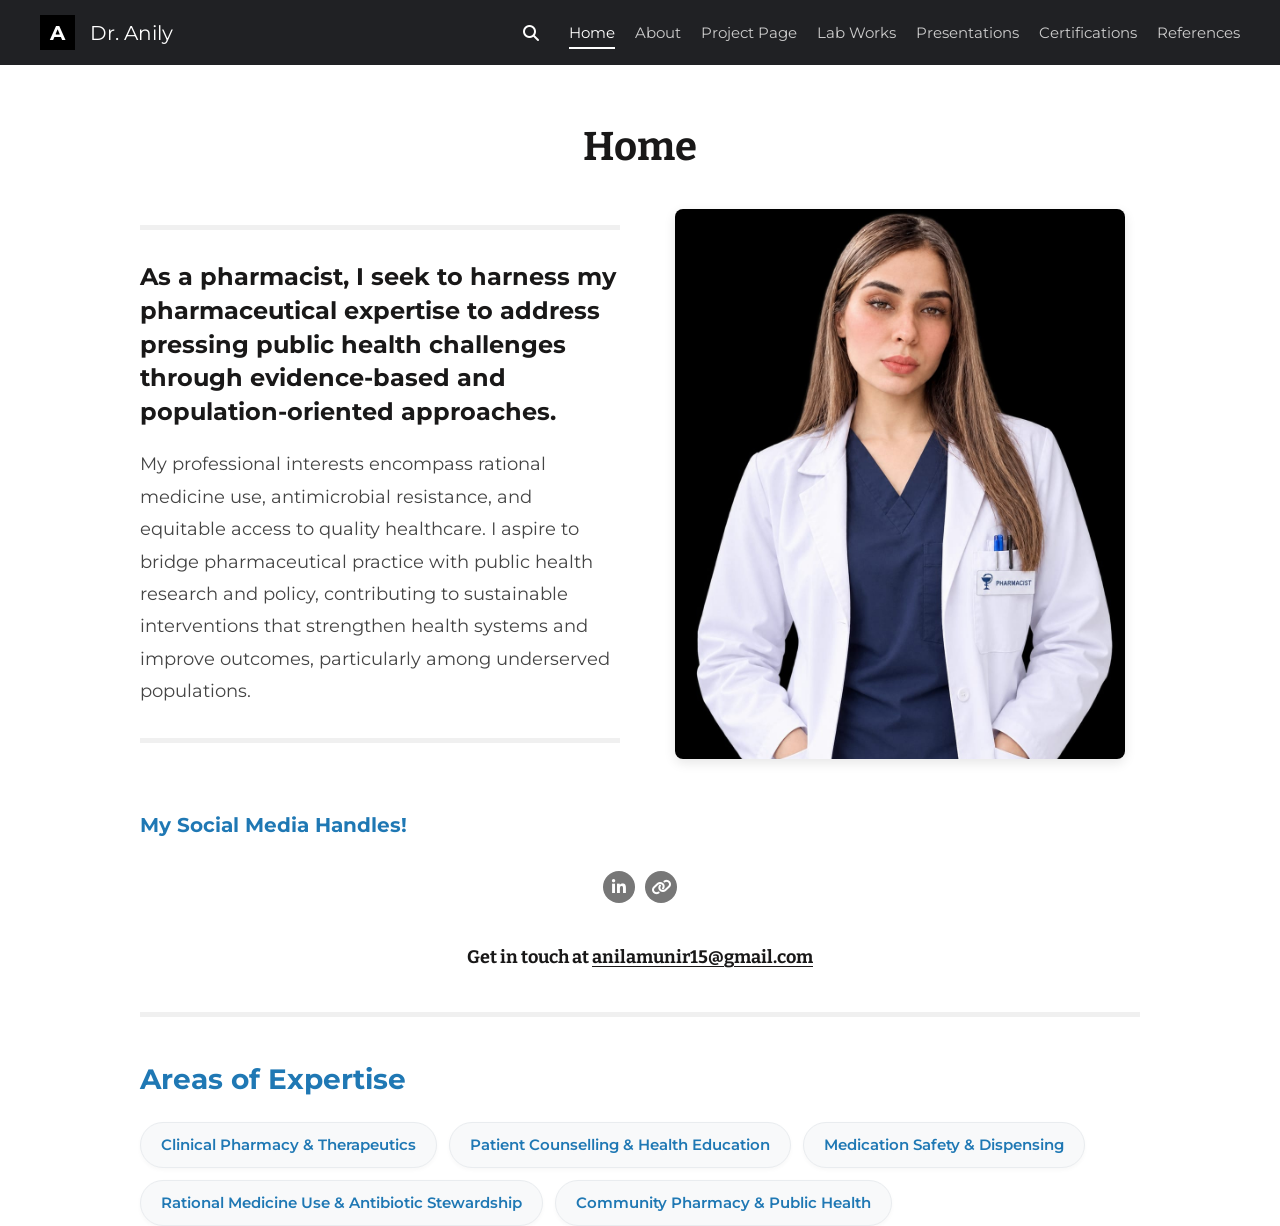
==== index.html @ a8c8139d "Add files via upload" ====
<!DOCTYPE html>
<html lang="en">
<head>
    <meta charset="UTF-8">
    <meta name="viewport" content="width=device-width, initial-scale=1.0">
    <title>Pharmacist Portfolio</title>
    <link rel="stylesheet" href="style.css">
    <!-- Fonts -->
    <link href="https://fonts.googleapis.com/css2?family=Bitter:wght@700&family=Montserrat:wght@400;700&display=swap" rel="stylesheet">
    <!-- Font Awesome for icons -->
    <link rel="stylesheet" href="https://cdnjs.cloudflare.com/ajax/libs/font-awesome/6.4.0/css/all.min.css">
</head>
<body>
    <nav class="navbar">
        <div class="nav-brand-container">
            <div class="nav-logo">A</div>
            <div class="nav-brand">Dr. Anily</div>
        </div>
        <div class="nav-right">
            <i class="fa-solid fa-magnifying-glass nav-search"></i>
            <ul class="nav-links">
                <li><a href="index.html" class="active">Home</a></li>
                <li><a href="about.html">About</a></li>
                <li><a href="#">Project Page</a></li>
                <li><a href="#">Lab Works</a></li>
                <li><a href="#">Presentations</a></li>
                <li><a href="#">Certifications</a></li>
                <li><a href="#">References</a></li>
            </ul>
        </div>
    </nav>

    <header class="header">
        <h1>Home</h1>
    </header>

    <main class="container">
        <section class="hero">
            <div class="intro-text">
                <p class="highlight">As a pharmacist, I seek to harness my pharmaceutical expertise to address pressing public health challenges through evidence-based and population-oriented approaches.</p>
                <p>My professional interests encompass rational medicine use, antimicrobial resistance, and equitable access to quality healthcare. I aspire to bridge pharmaceutical practice with public health research and policy, contributing to sustainable interventions that strengthen health systems and improve outcomes, particularly among underserved populations.</p>
            </div>
            <div class="hero-image">
                <img src="profile.jpg" alt="Pharmacist Profile Image" onerror="this.src='https://via.placeholder.com/600x400?text=Please+add+profile.jpg'">
            </div>
        </section>

        <section class="social-links">
            <h2>My Social Media Handles!</h2>
            <div class="icons">
                <a href="#" aria-label="LinkedIn"><i class="fa-brands fa-linkedin-in"></i></a>
                <a href="#" aria-label="Website"><i class="fa-solid fa-link"></i></a>
            </div>
        </section>

        <section class="contact">
            <p>Get in touch at <a href="mailto:anilamunir15@gmail.com">anilamunir15@gmail.com</a></p>
        </section>

        <div class="separator"></div>

        <section class="skills">
            <h2 class="section-title">Areas of Expertise</h2>
            <ul class="expertise-list">
                <li>Clinical Pharmacy & Therapeutics</li>
                <li>Patient Counselling & Health Education</li>
                <li>Medication Safety & Dispensing</li>
                <li>Rational Medicine Use & Antibiotic Stewardship</li>
                <li>Community Pharmacy & Public Health</li>
            </ul>
        </section>
    </main>
</body>
</html>
---- style.css ----
:root {
    --text-color: #191818;
    --border-color: #f0f0f0;
    --link-color: #1f78b4; /* Dark blue/teal from reference */
    --font-heading: 'Bitter', serif;
    --font-body: 'Montserrat', sans-serif;
}

body {
    font-family: var(--font-body);
    color: var(--text-color);
    margin: 0;
    padding: 0;
    line-height: 1.6;
}

.navbar {
    display: flex;
    justify-content: space-between;
    align-items: center;
    padding: 15px 40px;
    background-color: #202124; /* Dark gray similar to screenshot */
}

.nav-brand-container {
    display: flex;
    align-items: center;
}

.nav-logo {
    width: 35px;
    height: 35px;
    background-color: #000;
    color: #fff;
    display: flex;
    align-items: center;
    justify-content: center;
    font-weight: 700;
    font-size: 20px;
    margin-right: 15px;
}

.nav-brand {
    font-family: var(--font-body);
    font-size: 20px;
    font-weight: 400;
    color: #fff;
}

.nav-right {
    display: flex;
    align-items: center;
}

.nav-search {
    color: #fff;
    margin-right: 30px;
    font-size: 16px;
    cursor: pointer;
}

.nav-links {
    list-style: none;
    display: flex;
    gap: 20px;
    margin: 0;
    padding: 0;
}

.nav-links a {
    text-decoration: none;
    color: #cccccc;
    font-family: var(--font-body);
    font-weight: 400;
    font-size: 15px;
    padding-bottom: 5px;
    transition: color 0.3s;
}

.nav-links a.active {
    color: #fff;
    border-bottom: 2px solid #fff;
}

.nav-links a:hover {
    color: #fff;
}

.header {
    text-align: center;
    padding: 50px 20px 30px;
}

.header h1 {
    font-family: var(--font-heading);
    font-size: 40px;
    margin: 0;
}

.container {
    max-width: 1000px;
    margin: 0 auto;
    padding: 0 20px;
}

.hero {
    display: flex;
    flex-wrap: wrap;
    gap: 40px;
    align-items: center;
    margin-bottom: 50px;
}

.intro-text {
    flex: 1;
    min-width: 300px;
    border-top: 5px solid var(--border-color);
    border-bottom: 5px solid var(--border-color);
    padding: 30px 0;
}

.intro-text p {
    font-family: var(--font-body);
    font-size: 18px; 
    font-weight: 400; 
    line-height: 1.8;
    color: #444;
    margin: 0 0 15px 0;
}

.intro-text p:last-child {
    margin-bottom: 0;
}

.intro-text .highlight {
    font-size: 24px;
    font-weight: 700;
    color: var(--text-color);
    line-height: 1.4;
    margin-bottom: 20px;
}

.hero-image {
    flex: 1;
    min-width: 300px;
    display: flex;
    justify-content: center;
}

.hero-image img {
    width: 100%;
    max-width: 450px;
    max-height: 550px;
    display: block;
    object-fit: cover;
    object-position: top;
    border-radius: 8px;
    box-shadow: 0 4px 12px rgba(0,0,0,0.1);
}

.social-links {
    margin-bottom: 40px;
}

.social-links h2 {
    color: var(--link-color);
    font-size: 20px;
    font-weight: 700;
    margin-bottom: 30px;
    font-family: var(--font-body);
}

.icons {
    display: flex;
    gap: 10px;
    justify-content: center;
    margin-bottom: 40px;
}

.icons a {
    text-decoration: none;
    display: inline-block;
}

.icons a i {
    background-color: #777;
    color: white;
    width: 32px;
    height: 32px;
    display: flex;
    align-items: center;
    justify-content: center;
    border-radius: 50%;
    font-size: 16px;
    transition: opacity 0.3s;
}

.icons a:hover i {
    opacity: 0.8;
}

.contact {
    text-align: center;
    font-family: var(--font-heading);
    font-weight: 700;
    font-size: 18px;
    margin-bottom: 40px;
}

.contact p {
    margin: 0;
}

.contact a {
    color: var(--text-color);
    text-decoration: underline;
    text-decoration-thickness: 1px;
    text-underline-offset: 3px;
}

.contact a:hover {
    text-decoration: none;
}

.separator {
    border-top: 5px solid var(--border-color);
    margin: 40px 0;
}

.skills .section-title {
    color: var(--link-color);
    font-size: 28px;
    font-weight: 700;
    margin: 0 0 15px 0;
    font-family: var(--font-body);
}

.expertise-list {
    list-style-type: none;
    margin: 0;
    padding: 0;
    font-family: var(--font-body);
    display: flex;
    flex-wrap: wrap;
    gap: 12px;
    margin-top: 20px;
}

.expertise-list li {
    background-color: #f8f9fa;
    color: var(--link-color);
    padding: 10px 20px;
    border-radius: 30px;
    font-size: 15px;
    font-weight: 600;
    border: 1px solid #e9ecef;
    box-shadow: 0 2px 4px rgba(0,0,0,0.03);
    transition: all 0.3s ease;
}

.expertise-list li:hover {
    background-color: var(--link-color);
    color: #fff;
    transform: translateY(-3px);
    box-shadow: 0 4px 10px rgba(0,0,0,0.1);
}

/* About Page Styles */
.page-title-section {
    text-align: center;
    border-top: 5px solid var(--border-color);
    border-bottom: 5px solid var(--border-color);
    margin: 40px 0;
    padding: 20px 0;
}

.page-title {
    font-family: var(--font-body);
    font-size: 36px;
    font-weight: 700;
    color: var(--text-color);
    margin: 0;
}

.experience-header {
    margin: 40px 0 30px;
}

.experience-title {
    font-family: var(--font-body); /* Based on the screenshot it looks very bold, compact */
    font-size: 28px;
    font-weight: 700;
    color: #1f78b4; /* Similar to the blue used in the screenshot */
    margin: 0;
    text-transform: capitalize;
}

.experiences-grid {
    display: grid;
    grid-template-columns: 1fr 1fr;
    gap: 40px;
    margin-bottom: 60px;
}

.experience-card {
    display: flex;
    flex-direction: column;
    background-color: #fff;
    border-radius: 12px;
    padding: 35px;
    box-shadow: 0 4px 20px rgba(0,0,0,0.06);
    border: 1px solid #eaeaea;
    transition: transform 0.3s ease;
}

.experience-card:hover {
    transform: translateY(-5px);
}

.experience-img {
    width: 100%;
    height: 250px;
    object-fit: cover;
    object-position: center;
    border-radius: 8px;
    margin-bottom: 20px;
}

.experience-role {
    font-family: var(--font-heading);
    font-size: 22px;
    font-weight: 700;
    color: var(--text-color);
    text-align: center;
    margin: 0 0 20px 0;
    min-height: 60px; /* Align titles of different lengths */
    display: flex;
    align-items: center;
    justify-content: center;
}

.experience-details {
    font-family: var(--font-body);
    font-size: 15px;
    padding-left: 20px;
    margin: 0;
    list-style-type: square; /* Screenshot uses square-ish bullets */
    text-align: left;
}

.experience-details li {
    margin-bottom: 12px;
}

@media (max-width: 768px) {
    .navbar {
        flex-direction: column;
        gap: 15px;
    }
    
    .nav-right {
        flex-direction: column;
        gap: 15px;
    }

    .nav-search {
        margin-right: 0;
        margin-bottom: 10px;
    }

    .nav-links {
        flex-wrap: wrap;
        justify-content: center;
    }
    
    .hero {
        flex-direction: column;
    }

    .experiences-grid {
        grid-template-columns: 1fr;
    }
}
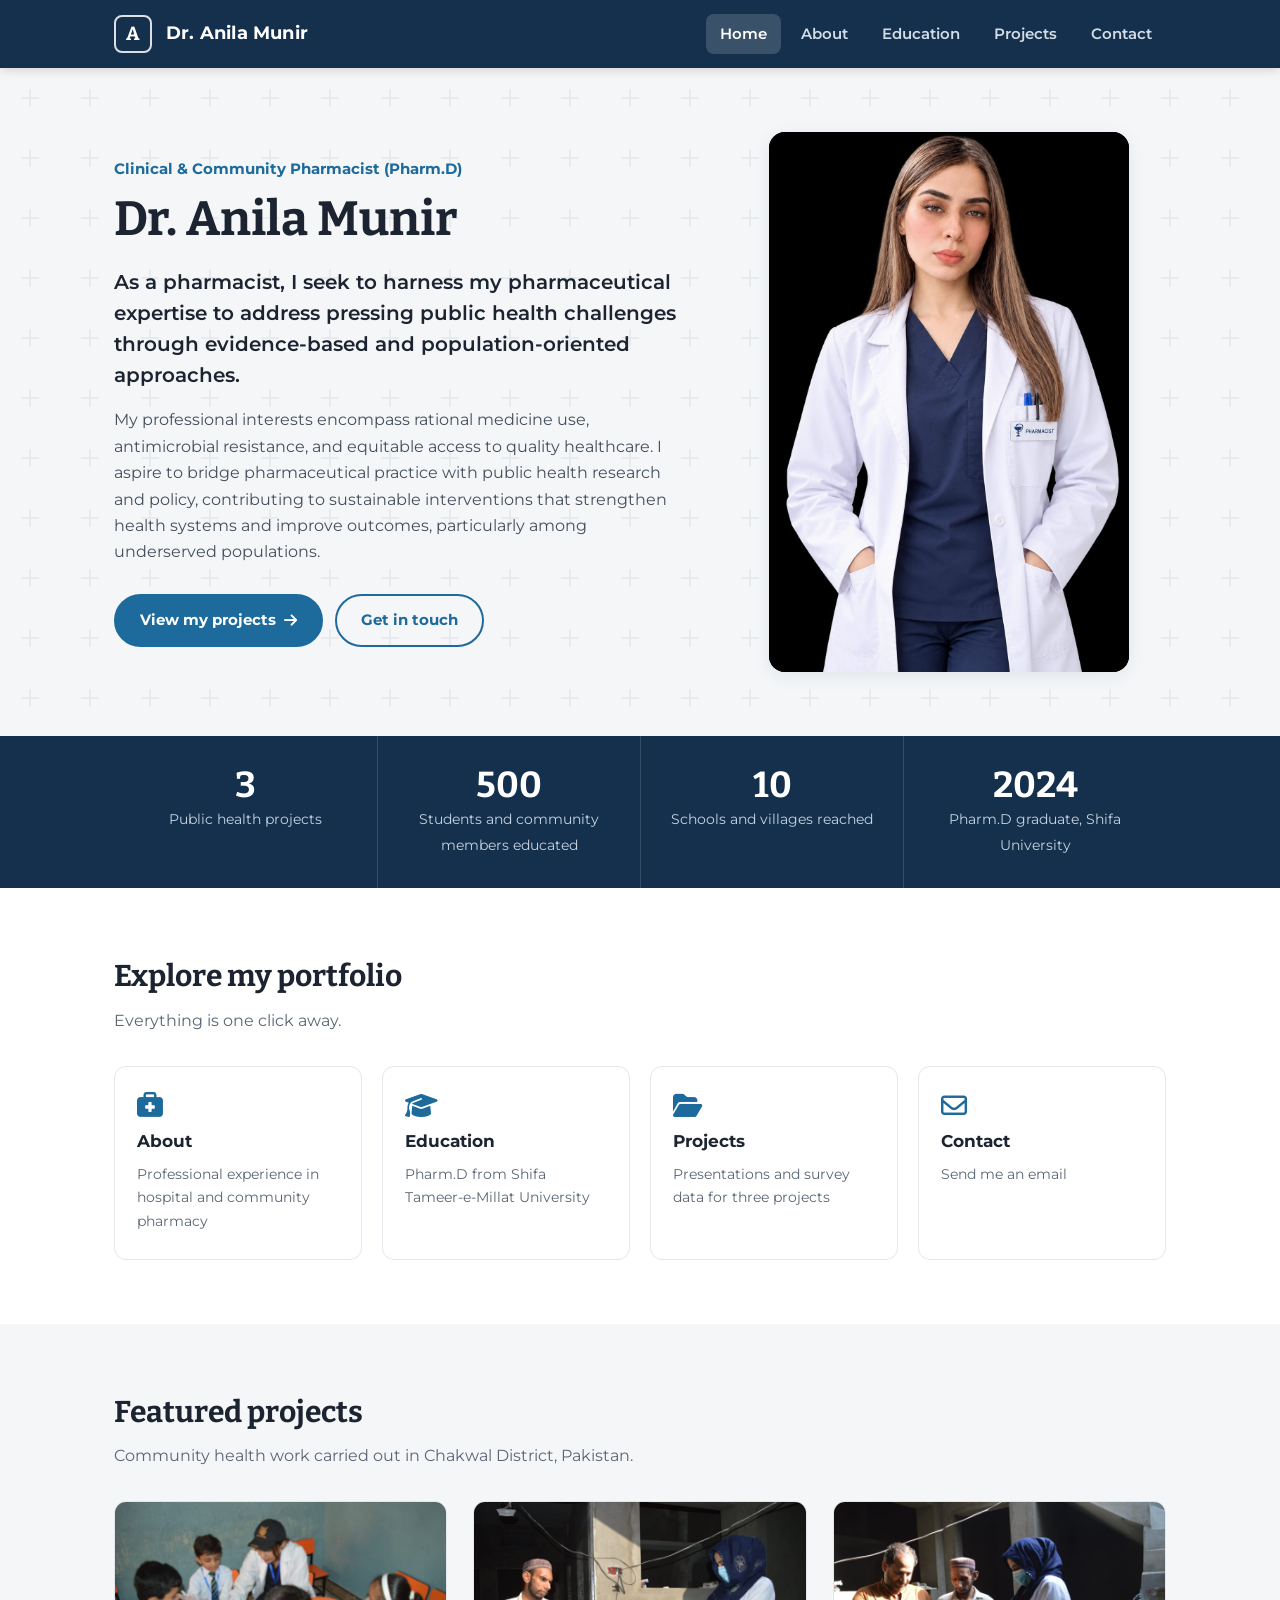
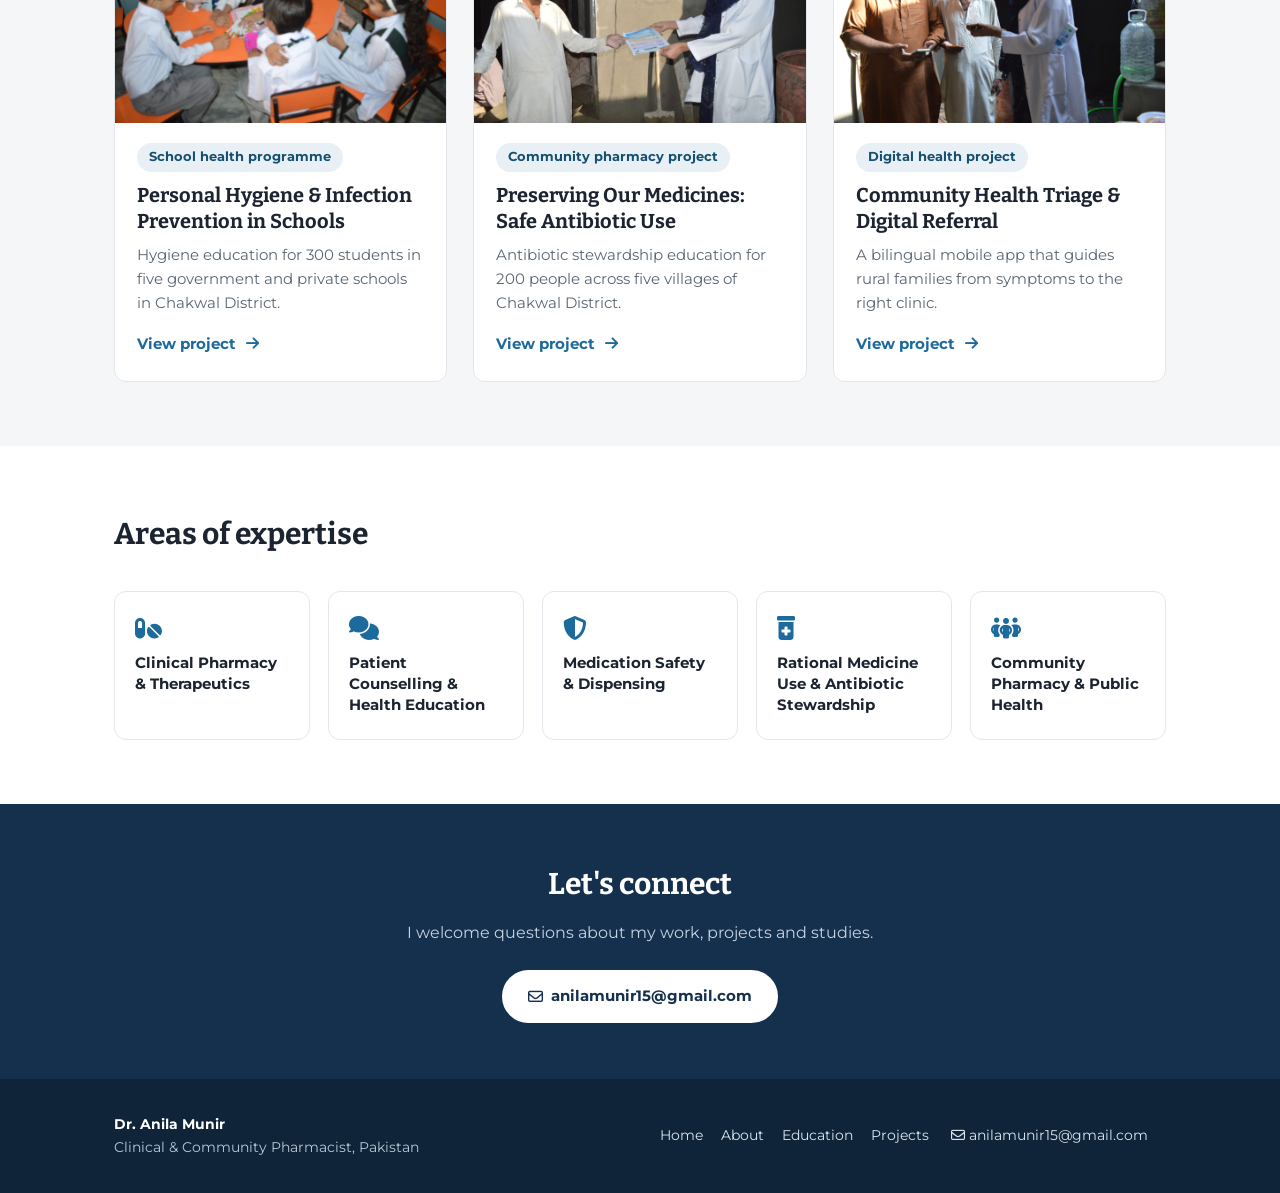
==== commit 7e28d10f: "Updated portfolio" ====
--- a/index.html
+++ b/index.html
@@ -3,72 +3,143 @@
 <head>
     <meta charset="UTF-8">
     <meta name="viewport" content="width=device-width, initial-scale=1.0">
-    <title>Pharmacist Portfolio</title>
+    <title>Dr. Anila Munir - Pharmacist Portfolio</title>
     <link rel="stylesheet" href="style.css">
-    <!-- Fonts -->
-    <link href="https://fonts.googleapis.com/css2?family=Bitter:wght@700&family=Montserrat:wght@400;700&display=swap" rel="stylesheet">
-    <!-- Font Awesome for icons -->
+    <link href="https://fonts.googleapis.com/css2?family=Bitter:wght@700&family=Montserrat:wght@400;500;600;700&display=swap" rel="stylesheet">
     <link rel="stylesheet" href="https://cdnjs.cloudflare.com/ajax/libs/font-awesome/6.4.0/css/all.min.css">
 </head>
 <body>
-    <nav class="navbar">
-        <div class="nav-brand-container">
-            <div class="nav-logo">A</div>
-            <div class="nav-brand">Dr. Anily</div>
-        </div>
-        <div class="nav-right">
-            <i class="fa-solid fa-magnifying-glass nav-search"></i>
+    <a class="skip-link" href="#main">Skip to content</a>
+    <header class="site-header">
+        <div class="nav-inner">
+            <a class="brand" href="index.html" aria-label="Dr. Anila Munir - home">
+                <span class="brand-mark">A</span>
+                <span class="brand-name">Dr. Anila Munir</span>
+            </a>
+            <button class="nav-toggle" type="button" aria-label="Open menu" aria-expanded="false"><i class="fa-solid fa-bars"></i></button>
             <ul class="nav-links">
-                <li><a href="index.html" class="active">Home</a></li>
+                <li><a href="index.html" class="active" aria-current="page">Home</a></li>
                 <li><a href="about.html">About</a></li>
-                <li><a href="#">Project Page</a></li>
-                <li><a href="#">Lab Works</a></li>
-                <li><a href="#">Presentations</a></li>
-                <li><a href="#">Certifications</a></li>
-                <li><a href="#">References</a></li>
+                <li><a href="education.html">Education</a></li>
+                <li><a href="projects.html">Projects</a></li>
+                <li><a href="index.html#contact">Contact</a></li>
             </ul>
         </div>
-    </nav>
-
-    <header class="header">
-        <h1>Home</h1>
     </header>
 
-    <main class="container">
-        <section class="hero">
-            <div class="intro-text">
-                <p class="highlight">As a pharmacist, I seek to harness my pharmaceutical expertise to address pressing public health challenges through evidence-based and population-oriented approaches.</p>
-                <p>My professional interests encompass rational medicine use, antimicrobial resistance, and equitable access to quality healthcare. I aspire to bridge pharmaceutical practice with public health research and policy, contributing to sustainable interventions that strengthen health systems and improve outcomes, particularly among underserved populations.</p>
-            </div>
-            <div class="hero-image">
-                <img src="profile.jpg" alt="Pharmacist Profile Image" onerror="this.src='https://via.placeholder.com/600x400?text=Please+add+profile.jpg'">
+    <main id="main">
+        <section class="home-hero">
+            <div class="container home-hero-grid">
+                <div>
+                    <p class="role">Clinical &amp; Community Pharmacist (Pharm.D)</p>
+                    <h1>Dr. Anila Munir</h1>
+                    <p class="lead">As a pharmacist, I seek to harness my pharmaceutical expertise to address pressing public health challenges through evidence-based and population-oriented approaches.</p>
+                    <p class="body">My professional interests encompass rational medicine use, antimicrobial resistance, and equitable access to quality healthcare. I aspire to bridge pharmaceutical practice with public health research and policy, contributing to sustainable interventions that strengthen health systems and improve outcomes, particularly among underserved populations.</p>
+                    <div class="hero-actions">
+                        <a class="btn btn-primary" href="projects.html">View my projects <i class="fa-solid fa-arrow-right"></i></a>
+                        <a class="btn btn-ghost" href="#contact">Get in touch</a>
+                    </div>
+                </div>
+                <div class="portrait"><img src="profile.jpg" alt="Portrait of Dr. Anila Munir, pharmacist"></div>
             </div>
         </section>
 
-        <section class="social-links">
-            <h2>My Social Media Handles!</h2>
-            <div class="icons">
-                <a href="#" aria-label="LinkedIn"><i class="fa-brands fa-linkedin-in"></i></a>
-                <a href="#" aria-label="Website"><i class="fa-solid fa-link"></i></a>
+        <section class="stats" aria-label="Portfolio at a glance">
+            <div class="container stats-grid">
+                <div class="stat"><strong>3</strong><span>Public health projects</span></div>
+                <div class="stat"><strong>500</strong><span>Students and community members educated</span></div>
+                <div class="stat"><strong>10</strong><span>Schools and villages reached</span></div>
+                <div class="stat"><strong>2024</strong><span>Pharm.D graduate, Shifa University</span></div>
             </div>
         </section>
 
-        <section class="contact">
-            <p>Get in touch at <a href="mailto:anilamunir15@gmail.com">anilamunir15@gmail.com</a></p>
+        <section class="section">
+            <div class="container">
+                <div class="section-head">
+                    <h2>Explore my portfolio</h2>
+                    <p>Everything is one click away.</p>
+                </div>
+                <div class="quick-grid">
+                    <a class="quick" href="about.html"><i class="fa-solid fa-briefcase-medical"></i><strong>About</strong><span>Professional experience in hospital and community pharmacy</span></a>
+                    <a class="quick" href="education.html"><i class="fa-solid fa-graduation-cap"></i><strong>Education</strong><span>Pharm.D from Shifa Tameer-e-Millat University</span></a>
+                    <a class="quick" href="projects.html"><i class="fa-solid fa-folder-open"></i><strong>Projects</strong><span>Presentations and survey data for three projects</span></a>
+                    <a class="quick" href="#contact"><i class="fa-regular fa-envelope"></i><strong>Contact</strong><span>Send me an email</span></a>
+                </div>
+            </div>
         </section>
 
-        <div class="separator"></div>
+        <section class="section soft">
+            <div class="container">
+                <div class="section-head">
+                    <h2>Featured projects</h2>
+                    <p>Community health work carried out in Chakwal District, Pakistan.</p>
+                </div>
+                <div class="project-list">
+            <a class="project-card" href="project-hygiene.html">
+                <img src="hygiene_session.jpeg" alt="Personal Hygiene and Infection Prevention in Schools">
+                <div class="project-body">
+                    <span class="project-tag">School health programme</span>
+                    <h3 class="project-name">Personal Hygiene &amp; Infection Prevention in Schools</h3>
+                    <p class="project-desc">Hygiene education for 300 students in five government and private schools in Chakwal District.</p>
+                    <span class="project-click">View project <i class="fa-solid fa-arrow-right"></i></span>
+                </div>
+            </a>
+            <a class="project-card" href="project-antibiotic.html">
+                <img src="antibiotic_outreach.jpeg" alt="Preserving Our Medicines: Safe Antibiotic Use">
+                <div class="project-body">
+                    <span class="project-tag">Community pharmacy project</span>
+                    <h3 class="project-name">Preserving Our Medicines: Safe Antibiotic Use</h3>
+                    <p class="project-desc">Antibiotic stewardship education for 200 people across five villages of Chakwal District.</p>
+                    <span class="project-click">View project <i class="fa-solid fa-arrow-right"></i></span>
+                </div>
+            </a>
+            <a class="project-card" href="project-triage.html">
+                <img src="triage_app_field.jpeg" alt="Community Health Triage and Digital Referral">
+                <div class="project-body">
+                    <span class="project-tag">Digital health project</span>
+                    <h3 class="project-name">Community Health Triage &amp; Digital Referral</h3>
+                    <p class="project-desc">A bilingual mobile app that guides rural families from symptoms to the right clinic.</p>
+                    <span class="project-click">View project <i class="fa-solid fa-arrow-right"></i></span>
+                </div>
+            </a>
+                </div>
+            </div>
+        </section>
 
-        <section class="skills">
-            <h2 class="section-title">Areas of Expertise</h2>
-            <ul class="expertise-list">
-                <li>Clinical Pharmacy & Therapeutics</li>
-                <li>Patient Counselling & Health Education</li>
-                <li>Medication Safety & Dispensing</li>
-                <li>Rational Medicine Use & Antibiotic Stewardship</li>
-                <li>Community Pharmacy & Public Health</li>
-            </ul>
+        <section class="section">
+            <div class="container">
+                <div class="section-head">
+                    <h2>Areas of expertise</h2>
+                </div>
+                <div class="expertise-grid">
+            <div class="expertise"><i class="fa-solid fa-pills"></i><strong>Clinical Pharmacy &amp; Therapeutics</strong></div>
+            <div class="expertise"><i class="fa-solid fa-comments"></i><strong>Patient Counselling &amp; Health Education</strong></div>
+            <div class="expertise"><i class="fa-solid fa-shield-halved"></i><strong>Medication Safety &amp; Dispensing</strong></div>
+            <div class="expertise"><i class="fa-solid fa-prescription-bottle-medical"></i><strong>Rational Medicine Use &amp; Antibiotic Stewardship</strong></div>
+            <div class="expertise"><i class="fa-solid fa-people-group"></i><strong>Community Pharmacy &amp; Public Health</strong></div>
+                </div>
+            </div>
+        </section>
+
+        <section class="contact-band" id="contact">
+            <div class="container">
+                <h2>Let's connect</h2>
+                <p>I welcome questions about my work, projects and studies.</p>
+                <a class="btn" href="mailto:anilamunir15@gmail.com"><i class="fa-regular fa-envelope"></i> anilamunir15@gmail.com</a>
+            </div>
         </section>
     </main>
+
+    <footer class="site-footer">
+        <div class="container footer-inner">
+            <div><strong>Dr. Anila Munir</strong><br>Clinical &amp; Community Pharmacist, Pakistan</div>
+            <div>
+                <a href="index.html">Home</a><a href="about.html">About</a><a href="education.html">Education</a><a href="projects.html">Projects</a>
+                <a href="mailto:anilamunir15@gmail.com"><i class="fa-regular fa-envelope"></i> anilamunir15@gmail.com</a>
+            </div>
+        </div>
+    </footer>
+
+    <script src="script.js"></script>
 </body>
 </html>
--- a/style.css
+++ b/style.css
@@ -1,383 +1,262 @@
+/* ===== Design tokens ===== */
 :root {
-    --text-color: #191818;
-    --border-color: #f0f0f0;
-    --link-color: #1f78b4; /* Dark blue/teal from reference */
+    --ink: #1b2430;
+    --slate: #5a6675;
+    --line: #e3e7ec;
+    --soft: #f4f6f8;
+    --navy: #14304d;
+    --navy-deep: #0f2439;
+    --accent: #1d6a9c;
+    --accent-dark: #15506f;
     --font-heading: 'Bitter', serif;
     --font-body: 'Montserrat', sans-serif;
-}
+    --radius: 12px;
+    --shadow: 0 4px 18px rgba(20, 48, 77, 0.08);
+}
+
+* { box-sizing: border-box; }
+
+html { scroll-behavior: smooth; }
 
 body {
     font-family: var(--font-body);
-    color: var(--text-color);
+    color: var(--ink);
     margin: 0;
-    padding: 0;
-    line-height: 1.6;
-}
-
-.navbar {
-    display: flex;
-    justify-content: space-between;
-    align-items: center;
-    padding: 15px 40px;
-    background-color: #202124; /* Dark gray similar to screenshot */
-}
-
-.nav-brand-container {
-    display: flex;
-    align-items: center;
-}
-
-.nav-logo {
-    width: 35px;
-    height: 35px;
-    background-color: #000;
-    color: #fff;
-    display: flex;
-    align-items: center;
-    justify-content: center;
-    font-weight: 700;
-    font-size: 20px;
-    margin-right: 15px;
-}
-
-.nav-brand {
-    font-family: var(--font-body);
-    font-size: 20px;
-    font-weight: 400;
-    color: #fff;
-}
-
-.nav-right {
-    display: flex;
-    align-items: center;
-}
-
-.nav-search {
-    color: #fff;
-    margin-right: 30px;
-    font-size: 16px;
-    cursor: pointer;
-}
-
-.nav-links {
-    list-style: none;
-    display: flex;
-    gap: 20px;
-    margin: 0;
-    padding: 0;
-}
-
-.nav-links a {
-    text-decoration: none;
-    color: #cccccc;
-    font-family: var(--font-body);
-    font-weight: 400;
-    font-size: 15px;
-    padding-bottom: 5px;
-    transition: color 0.3s;
-}
-
-.nav-links a.active {
-    color: #fff;
-    border-bottom: 2px solid #fff;
-}
-
-.nav-links a:hover {
-    color: #fff;
-}
-
-.header {
-    text-align: center;
-    padding: 50px 20px 30px;
-}
-
-.header h1 {
-    font-family: var(--font-heading);
-    font-size: 40px;
-    margin: 0;
-}
-
-.container {
-    max-width: 1000px;
-    margin: 0 auto;
-    padding: 0 20px;
-}
-
-.hero {
-    display: flex;
-    flex-wrap: wrap;
-    gap: 40px;
-    align-items: center;
-    margin-bottom: 50px;
-}
-
-.intro-text {
-    flex: 1;
-    min-width: 300px;
-    border-top: 5px solid var(--border-color);
-    border-bottom: 5px solid var(--border-color);
-    padding: 30px 0;
-}
-
-.intro-text p {
-    font-family: var(--font-body);
-    font-size: 18px; 
-    font-weight: 400; 
-    line-height: 1.8;
-    color: #444;
-    margin: 0 0 15px 0;
-}
-
-.intro-text p:last-child {
-    margin-bottom: 0;
-}
-
-.intro-text .highlight {
-    font-size: 24px;
-    font-weight: 700;
-    color: var(--text-color);
-    line-height: 1.4;
-    margin-bottom: 20px;
-}
-
-.hero-image {
-    flex: 1;
-    min-width: 300px;
-    display: flex;
-    justify-content: center;
-}
-
-.hero-image img {
-    width: 100%;
-    max-width: 450px;
-    max-height: 550px;
-    display: block;
-    object-fit: cover;
-    object-position: top;
-    border-radius: 8px;
-    box-shadow: 0 4px 12px rgba(0,0,0,0.1);
-}
-
-.social-links {
-    margin-bottom: 40px;
-}
-
-.social-links h2 {
-    color: var(--link-color);
-    font-size: 20px;
-    font-weight: 700;
-    margin-bottom: 30px;
-    font-family: var(--font-body);
-}
-
-.icons {
-    display: flex;
-    gap: 10px;
-    justify-content: center;
-    margin-bottom: 40px;
-}
-
-.icons a {
-    text-decoration: none;
-    display: inline-block;
-}
-
-.icons a i {
-    background-color: #777;
-    color: white;
-    width: 32px;
-    height: 32px;
-    display: flex;
-    align-items: center;
-    justify-content: center;
-    border-radius: 50%;
-    font-size: 16px;
-    transition: opacity 0.3s;
-}
-
-.icons a:hover i {
-    opacity: 0.8;
-}
-
-.contact {
-    text-align: center;
-    font-family: var(--font-heading);
-    font-weight: 700;
-    font-size: 18px;
-    margin-bottom: 40px;
-}
-
-.contact p {
-    margin: 0;
-}
-
-.contact a {
-    color: var(--text-color);
-    text-decoration: underline;
-    text-decoration-thickness: 1px;
-    text-underline-offset: 3px;
-}
-
-.contact a:hover {
-    text-decoration: none;
-}
-
-.separator {
-    border-top: 5px solid var(--border-color);
-    margin: 40px 0;
-}
-
-.skills .section-title {
-    color: var(--link-color);
-    font-size: 28px;
-    font-weight: 700;
-    margin: 0 0 15px 0;
-    font-family: var(--font-body);
-}
-
-.expertise-list {
-    list-style-type: none;
-    margin: 0;
-    padding: 0;
-    font-family: var(--font-body);
-    display: flex;
-    flex-wrap: wrap;
-    gap: 12px;
-    margin-top: 20px;
-}
-
-.expertise-list li {
-    background-color: #f8f9fa;
-    color: var(--link-color);
-    padding: 10px 20px;
-    border-radius: 30px;
-    font-size: 15px;
-    font-weight: 600;
-    border: 1px solid #e9ecef;
-    box-shadow: 0 2px 4px rgba(0,0,0,0.03);
-    transition: all 0.3s ease;
-}
-
-.expertise-list li:hover {
-    background-color: var(--link-color);
-    color: #fff;
-    transform: translateY(-3px);
-    box-shadow: 0 4px 10px rgba(0,0,0,0.1);
-}
-
-/* About Page Styles */
-.page-title-section {
-    text-align: center;
-    border-top: 5px solid var(--border-color);
-    border-bottom: 5px solid var(--border-color);
-    margin: 40px 0;
-    padding: 20px 0;
-}
-
-.page-title {
-    font-family: var(--font-body);
-    font-size: 36px;
-    font-weight: 700;
-    color: var(--text-color);
-    margin: 0;
-}
-
-.experience-header {
-    margin: 40px 0 30px;
-}
-
-.experience-title {
-    font-family: var(--font-body); /* Based on the screenshot it looks very bold, compact */
-    font-size: 28px;
-    font-weight: 700;
-    color: #1f78b4; /* Similar to the blue used in the screenshot */
-    margin: 0;
-    text-transform: capitalize;
-}
-
-.experiences-grid {
-    display: grid;
-    grid-template-columns: 1fr 1fr;
-    gap: 40px;
-    margin-bottom: 60px;
-}
-
-.experience-card {
-    display: flex;
-    flex-direction: column;
-    background-color: #fff;
-    border-radius: 12px;
-    padding: 35px;
-    box-shadow: 0 4px 20px rgba(0,0,0,0.06);
-    border: 1px solid #eaeaea;
-    transition: transform 0.3s ease;
-}
-
-.experience-card:hover {
-    transform: translateY(-5px);
-}
-
-.experience-img {
-    width: 100%;
-    height: 250px;
-    object-fit: cover;
-    object-position: center;
-    border-radius: 8px;
-    margin-bottom: 20px;
-}
-
-.experience-role {
-    font-family: var(--font-heading);
-    font-size: 22px;
-    font-weight: 700;
-    color: var(--text-color);
-    text-align: center;
-    margin: 0 0 20px 0;
-    min-height: 60px; /* Align titles of different lengths */
-    display: flex;
-    align-items: center;
-    justify-content: center;
-}
-
-.experience-details {
-    font-family: var(--font-body);
-    font-size: 15px;
-    padding-left: 20px;
-    margin: 0;
-    list-style-type: square; /* Screenshot uses square-ish bullets */
-    text-align: left;
-}
-
-.experience-details li {
-    margin-bottom: 12px;
-}
-
-@media (max-width: 768px) {
-    .navbar {
-        flex-direction: column;
-        gap: 15px;
-    }
-    
-    .nav-right {
-        flex-direction: column;
-        gap: 15px;
-    }
-
-    .nav-search {
-        margin-right: 0;
-        margin-bottom: 10px;
-    }
-
-    .nav-links {
-        flex-wrap: wrap;
-        justify-content: center;
-    }
-    
-    .hero {
-        flex-direction: column;
-    }
-
-    .experiences-grid {
-        grid-template-columns: 1fr;
-    }
-}
+    line-height: 1.65;
+    background: #fff;
+}
+
+img { max-width: 100%; height: auto; }
+a { color: var(--accent); }
+:focus-visible { outline: 3px solid var(--accent); outline-offset: 2px; }
+
+.skip-link { position: absolute; left: -999px; top: 8px; background: #fff; padding: 8px 14px; z-index: 100; border-radius: 6px; }
+.skip-link:focus { left: 8px; }
+
+.container { max-width: 1100px; margin: 0 auto; padding: 0 24px; }
+
+/* ===== Navigation ===== */
+.site-header { background: var(--navy); position: sticky; top: 0; z-index: 50; box-shadow: 0 2px 10px rgba(0,0,0,0.15); }
+.nav-inner { max-width: 1100px; margin: 0 auto; padding: 0 24px; display: flex; align-items: center; justify-content: space-between; min-height: 68px; }
+.brand { display: flex; align-items: center; gap: 14px; text-decoration: none; color: #fff; }
+.brand-mark { width: 38px; height: 38px; border: 2px solid rgba(255,255,255,0.85); border-radius: 8px; display: flex; align-items: center; justify-content: center; font-family: var(--font-heading); font-weight: 700; font-size: 19px; }
+.brand-name { font-size: 18px; font-weight: 700; letter-spacing: 0.2px; }
+.nav-links { list-style: none; display: flex; gap: 6px; margin: 0; padding: 0; }
+.nav-links a { display: block; padding: 8px 14px; border-radius: 8px; color: #d4dde7; text-decoration: none; font-size: 15px; font-weight: 600; transition: background 0.2s, color 0.2s; }
+.nav-links a:hover { color: #fff; background: rgba(255,255,255,0.1); }
+.nav-links a.active { color: #fff; background: rgba(255,255,255,0.16); }
+.nav-toggle { display: none; background: none; border: 1px solid rgba(255,255,255,0.5); color: #fff; width: 42px; height: 42px; border-radius: 8px; font-size: 18px; cursor: pointer; }
+
+/* ===== Page header band ===== */
+.page-hero { background: var(--navy) url("data:image/svg+xml,%3Csvg xmlns='http://www.w3.org/2000/svg' width='60' height='60'%3E%3Cpath d='M30 22v16M22 30h16' stroke='%23ffffff' stroke-opacity='0.07' stroke-width='2' stroke-linecap='round'/%3E%3C/svg%3E"); color: #fff; padding: 48px 0 44px; }
+.page-hero h1 { font-family: var(--font-heading); font-size: 38px; line-height: 1.25; margin: 0 0 10px; }
+.page-hero p { margin: 0; color: #c7d3e0; max-width: 720px; font-size: 16px; }
+.crumbs { font-size: 13px; margin-bottom: 14px; color: #9db0c4; }
+.crumbs a { color: #c7d3e0; text-decoration: none; }
+.crumbs a:hover { text-decoration: underline; }
+.crumbs span { margin: 0 6px; }
+
+/* ===== Sections ===== */
+.section { padding: 64px 0; }
+.section.soft { background: var(--soft); }
+.section-head { margin-bottom: 32px; }
+.section-head h2 { font-family: var(--font-heading); font-size: 30px; margin: 0 0 6px; color: var(--ink); }
+.section-head p { margin: 0; color: var(--slate); }
+.section-head .more { display: inline-block; margin-top: 10px; font-weight: 700; text-decoration: none; }
+.section-head .more:hover { text-decoration: underline; }
+
+/* ===== Buttons ===== */
+.btn { display: inline-flex; align-items: center; gap: 8px; padding: 12px 24px; border-radius: 30px; font-family: var(--font-body); font-weight: 700; font-size: 15px; text-decoration: none; border: 2px solid var(--accent); cursor: pointer; transition: background 0.2s, color 0.2s; }
+.btn-primary { background: var(--accent); color: #fff; }
+.btn-primary:hover { background: var(--accent-dark); border-color: var(--accent-dark); }
+.btn-ghost { background: transparent; color: var(--accent); }
+.btn-ghost:hover { background: var(--accent); color: #fff; }
+
+/* ===== Home hero ===== */
+.home-hero { background: var(--soft) url("data:image/svg+xml,%3Csvg xmlns='http://www.w3.org/2000/svg' width='60' height='60'%3E%3Cpath d='M30 22v16M22 30h16' stroke='%2314304d' stroke-opacity='0.06' stroke-width='2' stroke-linecap='round'/%3E%3C/svg%3E"); padding: 64px 0; }
+.home-hero-grid { display: grid; grid-template-columns: 1.3fr 1fr; gap: 56px; align-items: center; }
+.role { color: var(--accent); font-weight: 700; font-size: 15px; margin: 0 0 10px; }
+.home-hero h1 { font-family: var(--font-heading); font-size: 48px; line-height: 1.15; margin: 0 0 20px; }
+.home-hero .lead { font-size: 20px; font-weight: 600; line-height: 1.55; margin: 0 0 16px; }
+.home-hero p.body { color: #444f5c; font-size: 16px; margin: 0 0 28px; }
+.hero-actions { display: flex; flex-wrap: wrap; gap: 12px; }
+.portrait { justify-self: center; background: #000; border-radius: 16px; overflow: hidden; box-shadow: var(--shadow); max-width: 360px; }
+.portrait img { display: block; width: 100%; height: auto; }
+
+/* ===== Stats band ===== */
+.stats { background: var(--navy); color: #fff; }
+.stats-grid { display: grid; grid-template-columns: repeat(4, 1fr); }
+.stat { padding: 30px 20px; text-align: center; border-left: 1px solid rgba(255,255,255,0.14); }
+.stat:first-child { border-left: 0; }
+.stat strong { display: block; font-family: var(--font-heading); font-size: 36px; line-height: 1.1; }
+.stat span { font-size: 14px; color: #c7d3e0; }
+
+/* ===== Quick links ===== */
+.quick-grid { display: grid; grid-template-columns: repeat(4, 1fr); gap: 20px; }
+.quick { display: flex; flex-direction: column; gap: 8px; padding: 26px 22px; background: #fff; border: 1px solid var(--line); border-radius: var(--radius); text-decoration: none; color: var(--ink); transition: box-shadow 0.2s, transform 0.2s, border-color 0.2s; }
+.quick:hover { box-shadow: var(--shadow); transform: translateY(-3px); border-color: var(--accent); }
+.quick i { font-size: 26px; color: var(--accent); }
+.quick strong { font-size: 17px; }
+.quick span { font-size: 14px; color: var(--slate); }
+
+/* ===== Project cards ===== */
+.project-list { display: grid; grid-template-columns: repeat(auto-fit, minmax(290px, 1fr)); gap: 26px; }
+.project-card { display: flex; flex-direction: column; background: #fff; border: 1px solid var(--line); border-radius: var(--radius); overflow: hidden; text-decoration: none; color: var(--ink); transition: box-shadow 0.2s, transform 0.2s; }
+.project-card:hover, .project-card:focus-visible { box-shadow: var(--shadow); transform: translateY(-4px); }
+.project-card img { display: block; width: 100%; aspect-ratio: 3 / 2; object-fit: cover; }
+.project-body { padding: 20px 22px 24px; display: flex; flex-direction: column; gap: 10px; flex: 1; }
+.project-tag { align-self: flex-start; background: #e8f0f6; color: var(--accent-dark); font-weight: 700; font-size: 12.5px; padding: 4px 12px; border-radius: 20px; }
+.project-name { font-family: var(--font-heading); font-size: 20px; line-height: 1.3; margin: 0; }
+.project-desc { color: var(--slate); font-size: 14.5px; margin: 0; }
+.project-click { margin-top: auto; padding-top: 6px; font-weight: 700; color: var(--accent); font-size: 15px; }
+.project-click i { margin-left: 6px; transition: transform 0.2s; }
+.project-card:hover .project-click i { transform: translateX(5px); }
+
+/* ===== Expertise ===== */
+.expertise-grid { display: grid; grid-template-columns: repeat(auto-fit, minmax(190px, 1fr)); gap: 18px; }
+.expertise { background: #fff; border: 1px solid var(--line); border-radius: var(--radius); padding: 24px 20px; }
+.expertise i { font-size: 24px; color: var(--accent); margin-bottom: 12px; display: block; }
+.expertise strong { font-size: 15px; line-height: 1.4; display: block; }
+
+/* ===== Contact band ===== */
+.contact-band { background: var(--navy); color: #fff; text-align: center; padding: 56px 0; }
+.contact-band h2 { font-family: var(--font-heading); font-size: 30px; margin: 0 0 10px; }
+.contact-band p { margin: 0 0 24px; color: #c7d3e0; }
+.contact-band .btn { background: #fff; color: var(--navy); border-color: #fff; }
+.contact-band .btn:hover { background: #e8f0f6; }
+
+/* ===== About ===== */
+.exp-list { display: grid; gap: 28px; }
+.exp-row { display: grid; grid-template-columns: 240px 1fr; gap: 32px; background: #fff; border: 1px solid var(--line); border-radius: var(--radius); padding: 28px; box-shadow: var(--shadow); align-items: start; }
+.exp-side img { display: block; width: 100%; height: auto; border-radius: 10px; }
+.exp-icon { height: 100%; min-height: 140px; background: #e8f0f6; border-radius: 10px; display: flex; align-items: center; justify-content: center; color: var(--accent); font-size: 56px; }
+.exp-row h3 { font-family: var(--font-heading); font-size: 22px; line-height: 1.3; margin: 0 0 14px; }
+.exp-row ul { margin: 0; padding-left: 20px; }
+.exp-row li { margin-bottom: 10px; color: #3b4652; }
+
+/* ===== Education ===== */
+.edu-intro { display: grid; grid-template-columns: 1.6fr 1fr; gap: 40px; align-items: start; }
+.edu-summary .lead { font-size: 21px; font-weight: 700; line-height: 1.5; margin: 0 0 16px; }
+.edu-summary p { color: #3b4652; margin: 0 0 14px; }
+.edu-credential { background: #fff; border: 1px solid var(--line); border-top: 5px solid var(--accent); border-radius: var(--radius); padding: 26px; box-shadow: var(--shadow); }
+.edu-credential h3 { font-family: var(--font-heading); font-size: 22px; margin: 0 0 4px; }
+.edu-credential .edu-school { color: var(--accent); font-weight: 700; font-size: 15px; margin: 0 0 16px; }
+.edu-facts { list-style: none; margin: 0; padding: 0; font-size: 14px; }
+.edu-facts li { display: flex; gap: 12px; padding: 10px 0; border-top: 1px solid var(--line); }
+.edu-facts i { color: var(--accent); width: 18px; text-align: center; margin-top: 3px; }
+.edu-facts strong { display: block; }
+
+.gallery-row { display: flex; gap: 18px; margin-bottom: 22px; align-items: flex-start; }
+.gallery-row.narrow { max-width: 720px; margin-left: auto; margin-right: auto; }
+.gallery-row figure { margin: 0; flex: var(--r) 1 0; min-width: 0; }
+.gallery-row button { display: block; width: 100%; padding: 0; border: 0; background: none; cursor: zoom-in; border-radius: 10px; overflow: hidden; box-shadow: var(--shadow); }
+.gallery-row img { display: block; width: 100%; height: auto; transition: transform 0.4s; }
+.gallery-row button:hover img { transform: scale(1.03); }
+.gallery-row figcaption { font-size: 14px; color: var(--slate); margin-top: 8px; text-align: center; }
+
+.lightbox { border: none; padding: 0; background: transparent; max-width: 96vw; max-height: 96vh; overflow: visible; }
+.lightbox::backdrop { background: rgba(0,0,0,0.9); }
+.lightbox figure { margin: 0; text-align: center; }
+.lightbox img { max-width: 92vw; max-height: 82vh; border-radius: 6px; display: block; margin: 0 auto; }
+.lightbox figcaption { color: #fff; margin-top: 12px; font-size: 15px; }
+.lb-btn { position: fixed; background: rgba(255,255,255,0.15); color: #fff; border: 0; width: 44px; height: 44px; border-radius: 50%; font-size: 18px; cursor: pointer; }
+.lb-btn:hover { background: rgba(255,255,255,0.3); }
+.lb-prev { left: 16px; top: 50%; } .lb-next { right: 16px; top: 50%; } .lb-close { right: 16px; top: 16px; }
+
+/* ===== Project detail ===== */
+.detail-intro { display: grid; grid-template-columns: 1fr 1fr; gap: 40px; align-items: start; }
+.detail-photo { margin: 0; }
+.detail-photo img { display: block; width: 100%; height: auto; border-radius: var(--radius); box-shadow: var(--shadow); }
+.detail-text p { color: #3b4652; margin: 0 0 18px; }
+.detail-text .project-tag { margin-bottom: 14px; }
+.facts { display: grid; gap: 12px; margin-top: 4px; }
+.fact { display: flex; gap: 14px; align-items: center; padding: 12px 16px; background: var(--soft); border-radius: 10px; }
+.fact i { color: var(--accent); font-size: 20px; width: 26px; text-align: center; }
+.fact strong { display: block; line-height: 1.3; }
+.fact span { font-size: 13.5px; color: var(--slate); }
+
+.results { display: grid; grid-template-columns: repeat(auto-fit, minmax(230px, 1fr)); gap: 20px; }
+.result { background: #fff; border: 1px solid var(--line); border-radius: var(--radius); padding: 24px 22px; }
+.result strong { display: block; font-family: var(--font-heading); font-size: 30px; color: var(--navy); line-height: 1.2; margin-bottom: 6px; }
+.result span { color: var(--slate); font-size: 14.5px; }
+
+.open-grid { display: grid; grid-template-columns: 1fr 1fr; gap: 26px; }
+.open-grid.single { grid-template-columns: minmax(0, 480px); }
+.open-card { background: #fff; border: 1px solid var(--line); border-radius: var(--radius); padding: 30px; text-align: center; box-shadow: var(--shadow); }
+.open-icon { font-size: 38px; color: var(--accent); margin-bottom: 14px; }
+.open-card h3 { font-family: var(--font-heading); font-size: 21px; margin: 0 0 8px; }
+.open-card p { color: var(--slate); font-size: 15px; margin: 0 0 20px; }
+.open-btn { background: var(--accent); color: #fff; border: 0; border-radius: 30px; padding: 12px 26px; font-family: var(--font-body); font-weight: 700; font-size: 15px; cursor: pointer; transition: background 0.2s; }
+.open-btn:hover { background: var(--accent-dark); }
+.open-btn i { margin-left: 6px; }
+
+.viewer { margin-top: 44px; scroll-margin-top: 90px; }
+.viewer[hidden] { display: none; }
+.viewer-bar { display: flex; flex-wrap: wrap; justify-content: space-between; align-items: center; gap: 12px; margin-bottom: 16px; }
+.viewer-bar h2 { font-family: var(--font-heading); font-size: 24px; margin: 0; }
+.viewer-actions { display: flex; flex-wrap: wrap; gap: 10px; }
+.viewer-actions a { text-decoration: none; font-size: 14px; font-weight: 700; color: var(--accent); border: 1px solid var(--accent); border-radius: 30px; padding: 8px 16px; transition: background 0.2s, color 0.2s; }
+.viewer-actions a:hover { background: var(--accent); color: #fff; }
+
+.slide-stage { position: relative; background: var(--navy-deep); border-radius: var(--radius); padding: 14px; }
+.slide-stage img { display: block; width: 100%; height: auto; border-radius: 4px; }
+.slide-stage:fullscreen { display: flex; align-items: center; justify-content: center; background: #000; padding: 0; border-radius: 0; }
+.slide-stage:fullscreen img { max-height: 100vh; width: auto; max-width: 100%; }
+.slide-nav { position: absolute; top: 50%; transform: translateY(-50%); width: 42px; height: 42px; border: 0; border-radius: 50%; background: rgba(255,255,255,0.88); color: var(--ink); cursor: pointer; font-size: 16px; }
+.slide-nav:hover { background: #fff; }
+.slide-nav.prev { left: 24px; } .slide-nav.next { right: 24px; }
+.slide-count { text-align: center; color: var(--slate); font-size: 14px; margin: 10px 0 0; }
+
+.xl-tabs { display: flex; flex-wrap: wrap; gap: 8px; margin-bottom: 14px; }
+.xl-tab { background: var(--soft); border: 1px solid var(--line); border-radius: 30px; padding: 8px 18px; font-family: var(--font-body); font-weight: 700; font-size: 14px; color: var(--accent); cursor: pointer; }
+.xl-tab.active { background: var(--accent); color: #fff; border-color: var(--accent); }
+.xl-wrap { border: 1px solid var(--line); border-radius: 10px; overflow: auto; max-height: 560px; background: #fff; }
+.xl-pane { display: none; } .xl-pane.active { display: block; }
+table.xl { border-collapse: collapse; width: 100%; font-size: 14px; }
+table.xl td, table.xl th { padding: 8px 14px; border-bottom: 1px solid #eee; text-align: left; vertical-align: top; }
+table.xl td.num { text-align: right; font-variant-numeric: tabular-nums; }
+table.xl .xl-title td { font-family: var(--font-heading); font-size: 18px; font-weight: 700; }
+table.xl .xl-sec td { background: #eef3f7; color: var(--accent-dark); font-weight: 700; }
+table.xl .xl-head th { background: var(--soft); font-weight: 700; white-space: nowrap; }
+table.xl .gap td { border: 0; padding: 4px; }
+table.xl.data th { position: sticky; top: 0; background: var(--soft); white-space: nowrap; z-index: 1; }
+table.xl.data td, table.xl.data th { padding: 6px 10px; white-space: nowrap; }
+
+/* ===== Footer ===== */
+.site-footer { background: var(--navy-deep); color: #b9c7d6; padding: 34px 0; font-size: 14px; }
+.footer-inner { display: flex; flex-wrap: wrap; justify-content: space-between; gap: 16px; align-items: center; }
+.footer-inner a { color: #dbe5ef; text-decoration: none; margin-right: 18px; }
+.footer-inner a:hover { text-decoration: underline; }
+.footer-inner strong { color: #fff; }
+
+/* ===== Responsive ===== */
+@media (max-width: 900px) {
+    .home-hero-grid, .edu-intro, .detail-intro { grid-template-columns: 1fr; }
+    .home-hero h1 { font-size: 38px; }
+    .quick-grid, .stats-grid { grid-template-columns: repeat(2, 1fr); }
+    .stat:nth-child(3) { border-left: 0; }
+    .stat { border-top: 1px solid rgba(255,255,255,0.14); }
+    .stat:nth-child(-n+2) { border-top: 0; }
+}
+
+@media (max-width: 760px) {
+    .nav-toggle { display: block; }
+    .nav-inner { flex-wrap: wrap; padding-top: 12px; padding-bottom: 12px; }
+    .nav-links { display: none; flex-direction: column; width: 100%; padding: 10px 0 6px; }
+    .nav-links.open { display: flex; }
+    .page-hero h1 { font-size: 30px; }
+    .section { padding: 48px 0; }
+    .exp-row { grid-template-columns: 1fr; padding: 22px; }
+    .exp-side { max-width: 240px; }
+    .open-grid { grid-template-columns: 1fr; }
+    .gallery-row { flex-direction: column; }
+    .gallery-row figure { flex: none; width: 100%; }
+    .slide-nav { width: 36px; height: 36px; }
+    .slide-nav.prev { left: 18px; } .slide-nav.next { right: 18px; }
+}
+
+@media (prefers-reduced-motion: reduce) {
+    * { transition: none !important; scroll-behavior: auto !important; }
+}
+
+.detail-text .project-tag { display: inline-block; margin-bottom: 16px; }
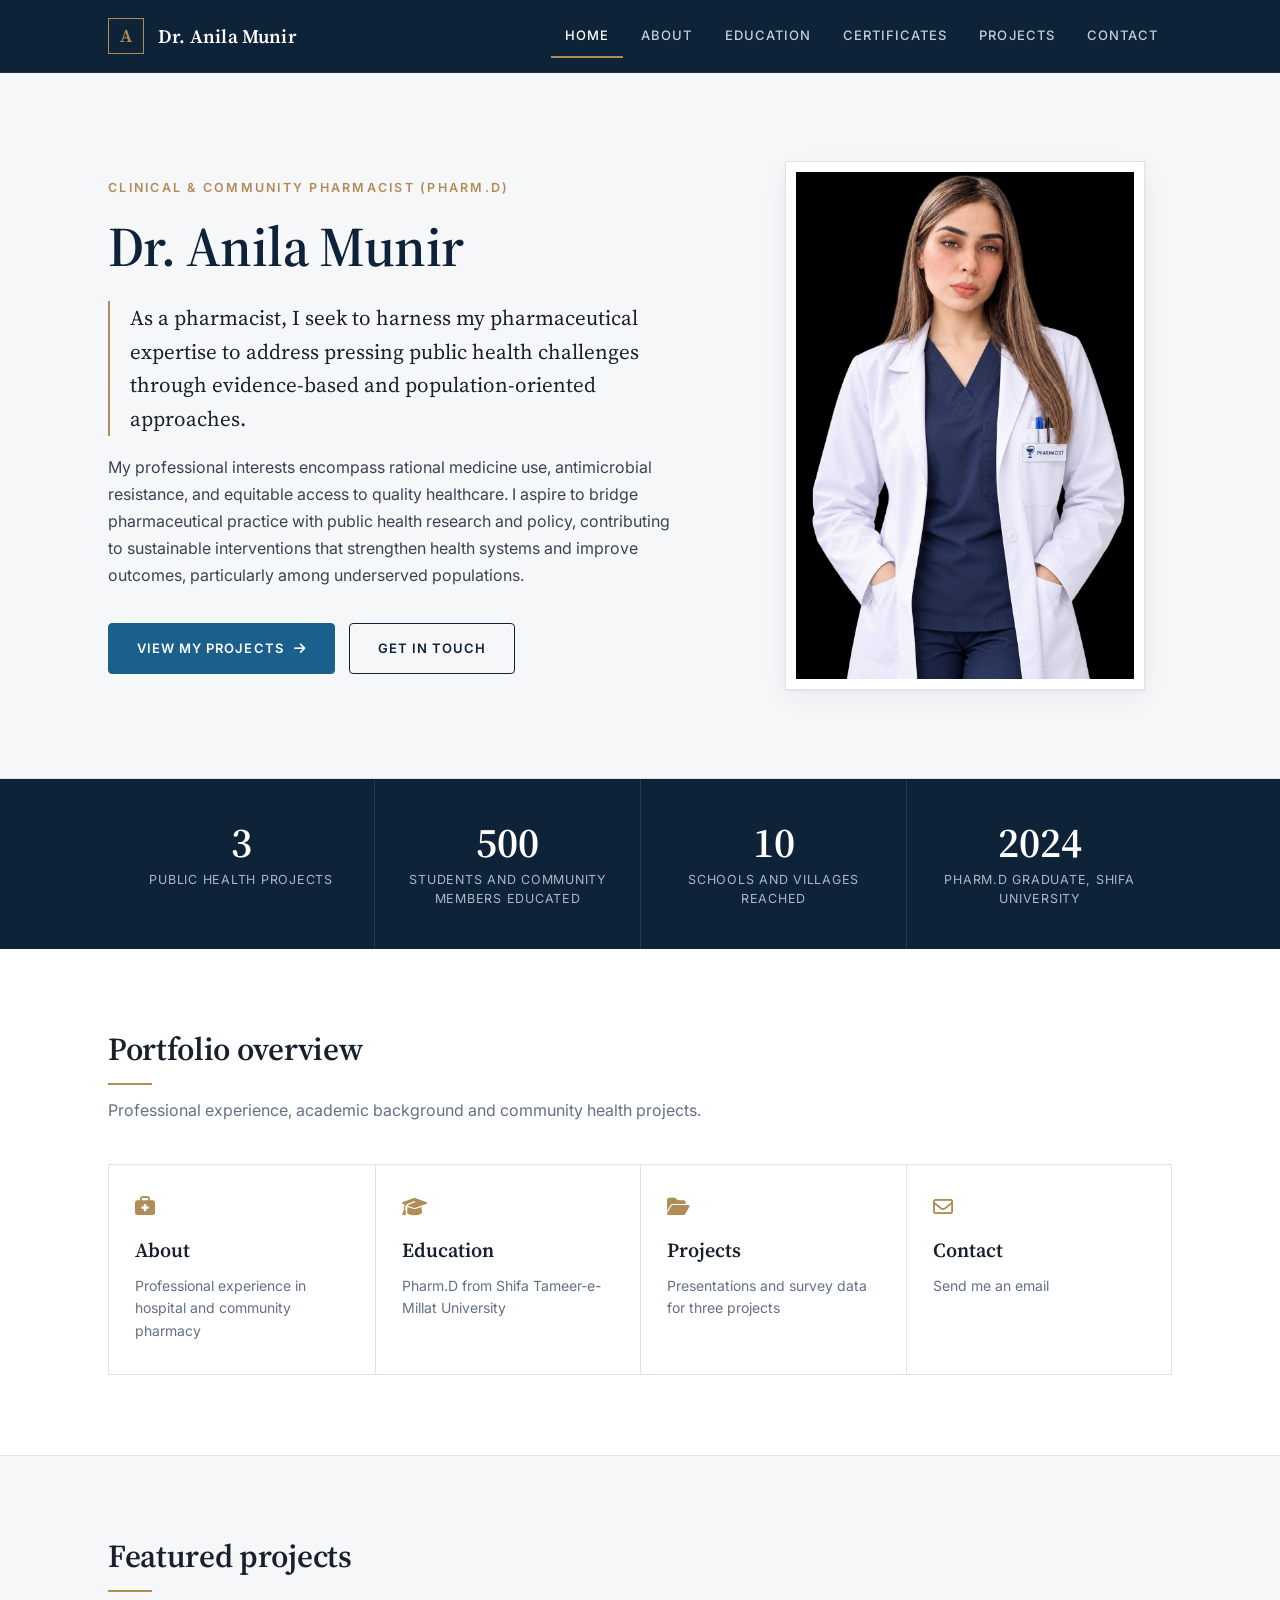
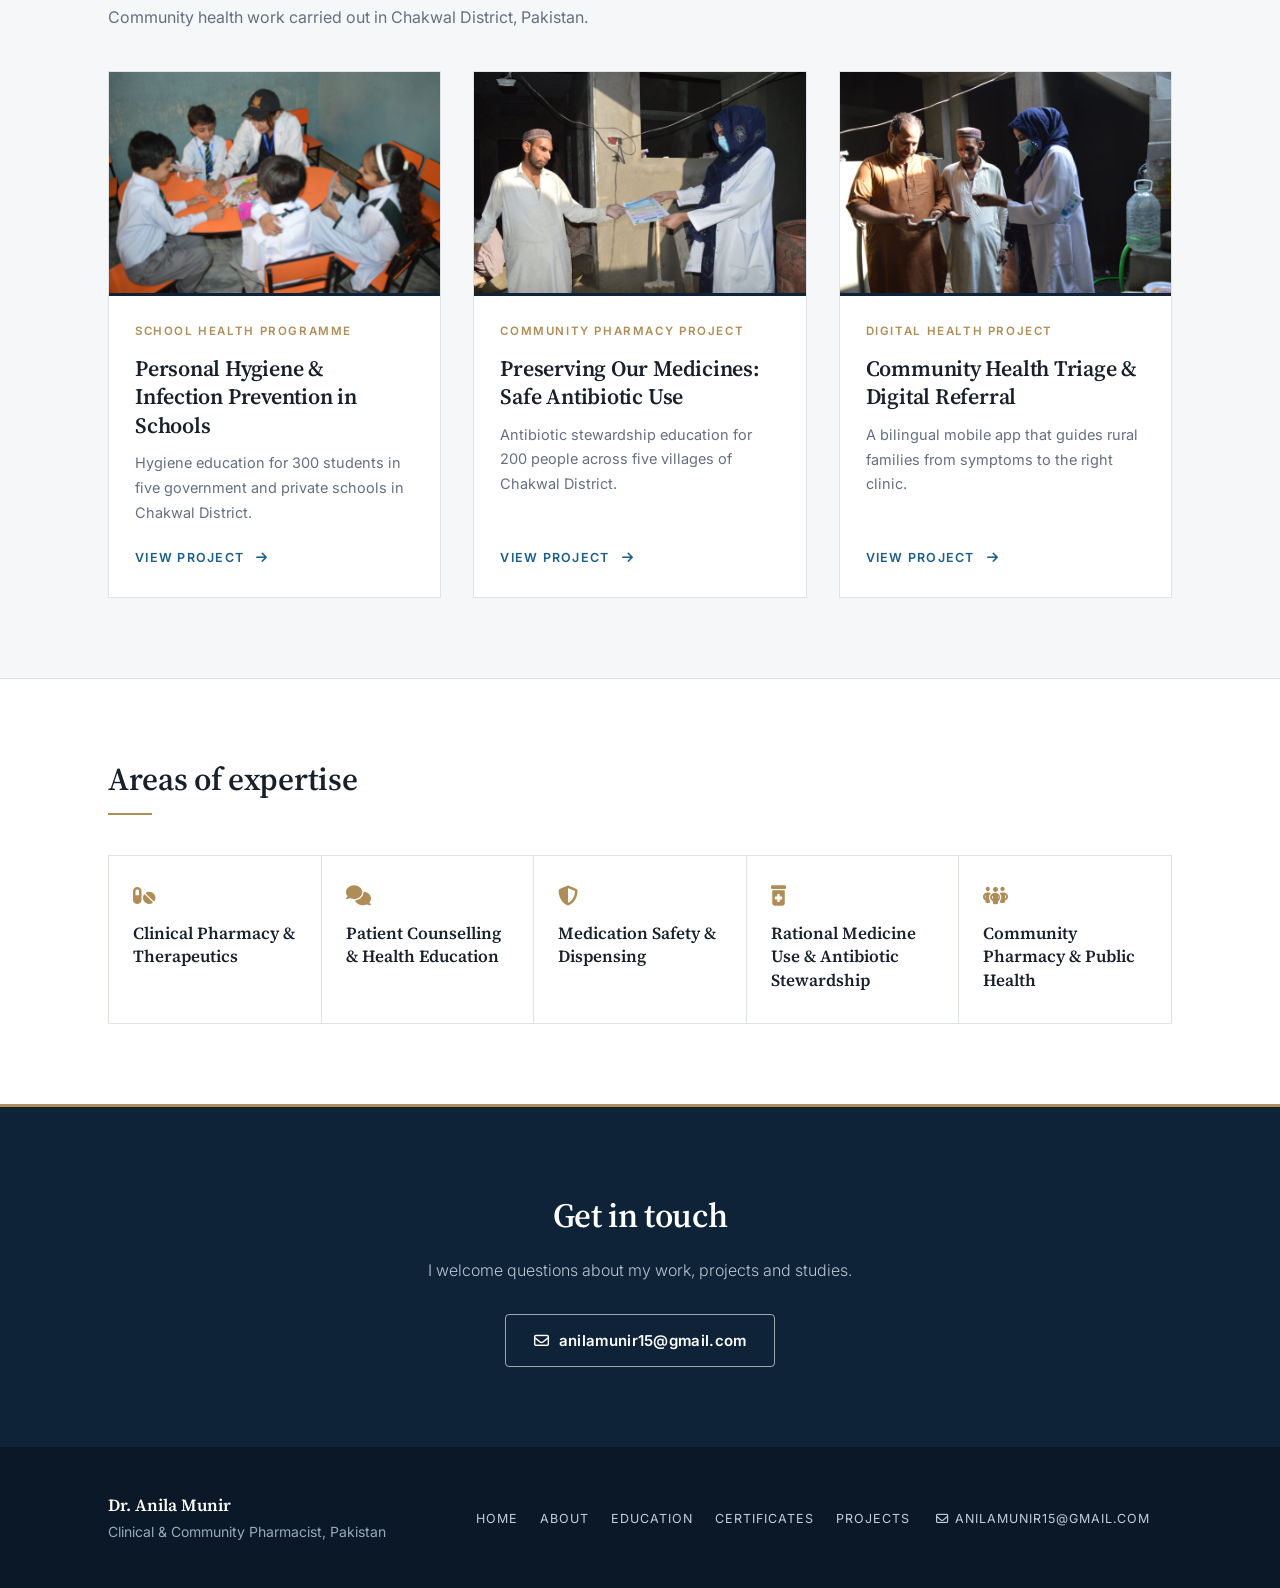
==== commit eb6bfb33: "Add certificates page" ====
--- a/index.html
+++ b/index.html
@@ -5,7 +5,7 @@
     <meta name="viewport" content="width=device-width, initial-scale=1.0">
     <title>Dr. Anila Munir - Pharmacist Portfolio</title>
     <link rel="stylesheet" href="style.css">
-    <link href="https://fonts.googleapis.com/css2?family=Bitter:wght@700&family=Montserrat:wght@400;500;600;700&display=swap" rel="stylesheet">
+    <link href="https://fonts.googleapis.com/css2?family=Inter:wght@300;400;500;600&family=Source+Serif+4:wght@400;500;600&display=swap" rel="stylesheet">
     <link rel="stylesheet" href="https://cdnjs.cloudflare.com/ajax/libs/font-awesome/6.4.0/css/all.min.css">
 </head>
 <body>
@@ -21,6 +21,7 @@
                 <li><a href="index.html" class="active" aria-current="page">Home</a></li>
                 <li><a href="about.html">About</a></li>
                 <li><a href="education.html">Education</a></li>
+                <li><a href="certificates.html">Certificates</a></li>
                 <li><a href="projects.html">Projects</a></li>
                 <li><a href="index.html#contact">Contact</a></li>
             </ul>
@@ -56,8 +57,8 @@
         <section class="section">
             <div class="container">
                 <div class="section-head">
-                    <h2>Explore my portfolio</h2>
-                    <p>Everything is one click away.</p>
+                    <h2>Portfolio overview</h2>
+                    <p>Professional experience, academic background and community health projects.</p>
                 </div>
                 <div class="quick-grid">
                     <a class="quick" href="about.html"><i class="fa-solid fa-briefcase-medical"></i><strong>About</strong><span>Professional experience in hospital and community pharmacy</span></a>
@@ -123,7 +124,7 @@
 
         <section class="contact-band" id="contact">
             <div class="container">
-                <h2>Let's connect</h2>
+                <h2>Get in touch</h2>
                 <p>I welcome questions about my work, projects and studies.</p>
                 <a class="btn" href="mailto:anilamunir15@gmail.com"><i class="fa-regular fa-envelope"></i> anilamunir15@gmail.com</a>
             </div>
@@ -134,7 +135,7 @@
         <div class="container footer-inner">
             <div><strong>Dr. Anila Munir</strong><br>Clinical &amp; Community Pharmacist, Pakistan</div>
             <div>
-                <a href="index.html">Home</a><a href="about.html">About</a><a href="education.html">Education</a><a href="projects.html">Projects</a>
+                <a href="index.html">Home</a><a href="about.html">About</a><a href="education.html">Education</a><a href="certificates.html">Certificates</a><a href="projects.html">Projects</a>
                 <a href="mailto:anilamunir15@gmail.com"><i class="fa-regular fa-envelope"></i> anilamunir15@gmail.com</a>
             </div>
         </div>
--- a/style.css
+++ b/style.css
@@ -1,262 +1,299 @@
-/* ===== Design tokens ===== */
+/* ==========================================================
+   Dr. Anila Munir - Portfolio
+   Refined professional theme
+   Typography: Source Serif 4 (headings) + Inter (body)
+   ========================================================== */
+
 :root {
-    --ink: #1b2430;
-    --slate: #5a6675;
-    --line: #e3e7ec;
-    --soft: #f4f6f8;
-    --navy: #14304d;
-    --navy-deep: #0f2439;
-    --accent: #1d6a9c;
-    --accent-dark: #15506f;
-    --font-heading: 'Bitter', serif;
-    --font-body: 'Montserrat', sans-serif;
-    --radius: 12px;
-    --shadow: 0 4px 18px rgba(20, 48, 77, 0.08);
+    --ink: #17202b;
+    --text: #3a4451;
+    --slate: #647082;
+    --line: #dfe3e8;
+    --soft: #f6f7f9;
+    --navy: #0e2238;
+    --navy-deep: #0a1827;
+    --accent: #1b5f8c;
+    --accent-dark: #134868;
+    --gold: #b08d57;
+    --font-heading: 'Source Serif 4', Georgia, 'Times New Roman', serif;
+    --font-body: 'Inter', 'Segoe UI', Arial, sans-serif;
+    --radius: 4px;
+    --shadow: 0 1px 2px rgba(14, 34, 56, 0.06), 0 8px 24px rgba(14, 34, 56, 0.06);
 }
 
 * { box-sizing: border-box; }
-
 html { scroll-behavior: smooth; }
 
 body {
     font-family: var(--font-body);
-    color: var(--ink);
+    font-size: 16px;
+    color: var(--text);
     margin: 0;
-    line-height: 1.65;
+    line-height: 1.7;
     background: #fff;
-}
-
+    -webkit-font-smoothing: antialiased;
+}
+
+h1, h2, h3 { color: var(--ink); font-weight: 600; letter-spacing: -0.01em; }
 img { max-width: 100%; height: auto; }
 a { color: var(--accent); }
-:focus-visible { outline: 3px solid var(--accent); outline-offset: 2px; }
-
-.skip-link { position: absolute; left: -999px; top: 8px; background: #fff; padding: 8px 14px; z-index: 100; border-radius: 6px; }
+:focus-visible { outline: 2px solid var(--accent); outline-offset: 3px; }
+
+.skip-link { position: absolute; left: -999px; top: 8px; background: #fff; padding: 8px 14px; z-index: 100; }
 .skip-link:focus { left: 8px; }
 
-.container { max-width: 1100px; margin: 0 auto; padding: 0 24px; }
+.container { max-width: 1120px; margin: 0 auto; padding: 0 28px; }
 
 /* ===== Navigation ===== */
-.site-header { background: var(--navy); position: sticky; top: 0; z-index: 50; box-shadow: 0 2px 10px rgba(0,0,0,0.15); }
-.nav-inner { max-width: 1100px; margin: 0 auto; padding: 0 24px; display: flex; align-items: center; justify-content: space-between; min-height: 68px; }
+.site-header { background: var(--navy); position: sticky; top: 0; z-index: 50; border-bottom: 1px solid rgba(255,255,255,0.08); }
+.nav-inner { max-width: 1120px; margin: 0 auto; padding: 0 28px; display: flex; align-items: center; justify-content: space-between; min-height: 72px; }
 .brand { display: flex; align-items: center; gap: 14px; text-decoration: none; color: #fff; }
-.brand-mark { width: 38px; height: 38px; border: 2px solid rgba(255,255,255,0.85); border-radius: 8px; display: flex; align-items: center; justify-content: center; font-family: var(--font-heading); font-weight: 700; font-size: 19px; }
-.brand-name { font-size: 18px; font-weight: 700; letter-spacing: 0.2px; }
-.nav-links { list-style: none; display: flex; gap: 6px; margin: 0; padding: 0; }
-.nav-links a { display: block; padding: 8px 14px; border-radius: 8px; color: #d4dde7; text-decoration: none; font-size: 15px; font-weight: 600; transition: background 0.2s, color 0.2s; }
-.nav-links a:hover { color: #fff; background: rgba(255,255,255,0.1); }
-.nav-links a.active { color: #fff; background: rgba(255,255,255,0.16); }
-.nav-toggle { display: none; background: none; border: 1px solid rgba(255,255,255,0.5); color: #fff; width: 42px; height: 42px; border-radius: 8px; font-size: 18px; cursor: pointer; }
+.brand-mark { width: 36px; height: 36px; border: 1px solid var(--gold); color: var(--gold); display: flex; align-items: center; justify-content: center; font-family: var(--font-heading); font-weight: 600; font-size: 18px; }
+.brand-name { font-family: var(--font-heading); font-size: 19px; font-weight: 600; letter-spacing: 0.01em; }
+.nav-links { list-style: none; display: flex; gap: 4px; margin: 0; padding: 0; }
+.nav-links a { display: block; padding: 10px 14px; color: #c3cedb; text-decoration: none; font-size: 13px; font-weight: 500; letter-spacing: 0.08em; text-transform: uppercase; border-bottom: 2px solid transparent; transition: color 0.2s, border-color 0.2s; }
+.nav-links a:hover { color: #fff; }
+.nav-links a.active { color: #fff; border-bottom-color: var(--gold); }
+.nav-toggle { display: none; background: none; border: 1px solid rgba(255,255,255,0.35); color: #fff; width: 42px; height: 42px; border-radius: var(--radius); font-size: 17px; cursor: pointer; }
 
 /* ===== Page header band ===== */
-.page-hero { background: var(--navy) url("data:image/svg+xml,%3Csvg xmlns='http://www.w3.org/2000/svg' width='60' height='60'%3E%3Cpath d='M30 22v16M22 30h16' stroke='%23ffffff' stroke-opacity='0.07' stroke-width='2' stroke-linecap='round'/%3E%3C/svg%3E"); color: #fff; padding: 48px 0 44px; }
-.page-hero h1 { font-family: var(--font-heading); font-size: 38px; line-height: 1.25; margin: 0 0 10px; }
-.page-hero p { margin: 0; color: #c7d3e0; max-width: 720px; font-size: 16px; }
-.crumbs { font-size: 13px; margin-bottom: 14px; color: #9db0c4; }
-.crumbs a { color: #c7d3e0; text-decoration: none; }
-.crumbs a:hover { text-decoration: underline; }
-.crumbs span { margin: 0 6px; }
+.page-hero { background: linear-gradient(135deg, var(--navy) 0%, #16385a 100%); color: #fff; padding: 64px 0 56px; border-bottom: 3px solid var(--gold); }
+.page-hero h1 { font-family: var(--font-heading); font-size: 42px; line-height: 1.2; font-weight: 600; margin: 0 0 12px; color: #fff; }
+.page-hero p { margin: 0; color: #c3cedb; max-width: 720px; font-size: 17px; font-weight: 300; }
+.crumbs { font-size: 12px; margin-bottom: 18px; color: #8ea2b8; text-transform: uppercase; letter-spacing: 0.1em; }
+.crumbs a { color: #c3cedb; text-decoration: none; }
+.crumbs a:hover { color: #fff; }
+.crumbs span { margin: 0 8px; opacity: 0.6; }
 
 /* ===== Sections ===== */
-.section { padding: 64px 0; }
-.section.soft { background: var(--soft); }
-.section-head { margin-bottom: 32px; }
-.section-head h2 { font-family: var(--font-heading); font-size: 30px; margin: 0 0 6px; color: var(--ink); }
+.section { padding: 80px 0; }
+.section.soft { background: var(--soft); border-top: 1px solid var(--line); border-bottom: 1px solid var(--line); }
+.section-head { margin-bottom: 40px; max-width: 720px; }
+.section-head h2 { font-family: var(--font-heading); font-size: 32px; line-height: 1.25; margin: 0 0 12px; position: relative; padding-bottom: 16px; }
+.section-head h2::after { content: ""; position: absolute; left: 0; bottom: 0; width: 44px; height: 2px; background: var(--gold); }
 .section-head p { margin: 0; color: var(--slate); }
-.section-head .more { display: inline-block; margin-top: 10px; font-weight: 700; text-decoration: none; }
-.section-head .more:hover { text-decoration: underline; }
 
 /* ===== Buttons ===== */
-.btn { display: inline-flex; align-items: center; gap: 8px; padding: 12px 24px; border-radius: 30px; font-family: var(--font-body); font-weight: 700; font-size: 15px; text-decoration: none; border: 2px solid var(--accent); cursor: pointer; transition: background 0.2s, color 0.2s; }
+.btn { display: inline-flex; align-items: center; gap: 10px; padding: 13px 28px; border-radius: var(--radius); font-family: var(--font-body); font-weight: 600; font-size: 13px; letter-spacing: 0.08em; text-transform: uppercase; text-decoration: none; border: 1px solid var(--accent); cursor: pointer; transition: background 0.2s, color 0.2s, border-color 0.2s; }
 .btn-primary { background: var(--accent); color: #fff; }
 .btn-primary:hover { background: var(--accent-dark); border-color: var(--accent-dark); }
-.btn-ghost { background: transparent; color: var(--accent); }
-.btn-ghost:hover { background: var(--accent); color: #fff; }
+.btn-ghost { background: transparent; color: var(--navy); border-color: var(--navy); }
+.btn-ghost:hover { background: var(--navy); color: #fff; }
 
 /* ===== Home hero ===== */
-.home-hero { background: var(--soft) url("data:image/svg+xml,%3Csvg xmlns='http://www.w3.org/2000/svg' width='60' height='60'%3E%3Cpath d='M30 22v16M22 30h16' stroke='%2314304d' stroke-opacity='0.06' stroke-width='2' stroke-linecap='round'/%3E%3C/svg%3E"); padding: 64px 0; }
-.home-hero-grid { display: grid; grid-template-columns: 1.3fr 1fr; gap: 56px; align-items: center; }
-.role { color: var(--accent); font-weight: 700; font-size: 15px; margin: 0 0 10px; }
-.home-hero h1 { font-family: var(--font-heading); font-size: 48px; line-height: 1.15; margin: 0 0 20px; }
-.home-hero .lead { font-size: 20px; font-weight: 600; line-height: 1.55; margin: 0 0 16px; }
-.home-hero p.body { color: #444f5c; font-size: 16px; margin: 0 0 28px; }
-.hero-actions { display: flex; flex-wrap: wrap; gap: 12px; }
-.portrait { justify-self: center; background: #000; border-radius: 16px; overflow: hidden; box-shadow: var(--shadow); max-width: 360px; }
+.home-hero { background: var(--soft); padding: 88px 0; border-bottom: 1px solid var(--line); }
+.home-hero-grid { display: grid; grid-template-columns: 1.4fr 1fr; gap: 72px; align-items: center; }
+.role { color: var(--gold); font-weight: 600; font-size: 12.5px; letter-spacing: 0.18em; text-transform: uppercase; margin: 0 0 18px; }
+.home-hero h1 { font-family: var(--font-heading); font-size: 56px; line-height: 1.08; font-weight: 600; margin: 0 0 24px; color: var(--navy); }
+.home-hero .lead { font-family: var(--font-heading); font-size: 21px; font-weight: 400; line-height: 1.6; color: var(--ink); margin: 0 0 18px; padding-left: 20px; border-left: 2px solid var(--gold); }
+.home-hero p.body { color: var(--text); font-size: 16px; margin: 0 0 34px; }
+.hero-actions { display: flex; flex-wrap: wrap; gap: 14px; }
+.portrait { justify-self: center; background: #fff; padding: 10px; border: 1px solid var(--line); box-shadow: var(--shadow); max-width: 360px; position: relative; }
+.portrait::after { content: ""; position: absolute; inset: 22px -14px -14px 22px; border: 1px solid var(--gold); z-index: -1; }
 .portrait img { display: block; width: 100%; height: auto; }
 
 /* ===== Stats band ===== */
 .stats { background: var(--navy); color: #fff; }
 .stats-grid { display: grid; grid-template-columns: repeat(4, 1fr); }
-.stat { padding: 30px 20px; text-align: center; border-left: 1px solid rgba(255,255,255,0.14); }
+.stat { padding: 40px 20px; text-align: center; border-left: 1px solid rgba(255,255,255,0.1); }
 .stat:first-child { border-left: 0; }
-.stat strong { display: block; font-family: var(--font-heading); font-size: 36px; line-height: 1.1; }
-.stat span { font-size: 14px; color: #c7d3e0; }
+.stat strong { display: block; font-family: var(--font-heading); font-size: 42px; font-weight: 600; line-height: 1.1; color: #fff; margin-bottom: 6px; }
+.stat span { font-size: 12.5px; color: #a9b8c9; letter-spacing: 0.06em; text-transform: uppercase; display: block; line-height: 1.5; }
 
 /* ===== Quick links ===== */
-.quick-grid { display: grid; grid-template-columns: repeat(4, 1fr); gap: 20px; }
-.quick { display: flex; flex-direction: column; gap: 8px; padding: 26px 22px; background: #fff; border: 1px solid var(--line); border-radius: var(--radius); text-decoration: none; color: var(--ink); transition: box-shadow 0.2s, transform 0.2s, border-color 0.2s; }
-.quick:hover { box-shadow: var(--shadow); transform: translateY(-3px); border-color: var(--accent); }
-.quick i { font-size: 26px; color: var(--accent); }
-.quick strong { font-size: 17px; }
-.quick span { font-size: 14px; color: var(--slate); }
+.quick-grid { display: grid; grid-template-columns: repeat(4, 1fr); gap: 0; border: 1px solid var(--line); }
+.quick { display: flex; flex-direction: column; gap: 8px; padding: 32px 26px; background: #fff; border-left: 1px solid var(--line); text-decoration: none; color: var(--ink); transition: background 0.2s; }
+.quick:first-child { border-left: 0; }
+.quick:hover { background: var(--soft); }
+.quick i { font-size: 20px; color: var(--gold); margin-bottom: 8px; }
+.quick strong { font-family: var(--font-heading); font-size: 20px; font-weight: 600; }
+.quick span { font-size: 14px; color: var(--slate); line-height: 1.6; }
 
 /* ===== Project cards ===== */
-.project-list { display: grid; grid-template-columns: repeat(auto-fit, minmax(290px, 1fr)); gap: 26px; }
-.project-card { display: flex; flex-direction: column; background: #fff; border: 1px solid var(--line); border-radius: var(--radius); overflow: hidden; text-decoration: none; color: var(--ink); transition: box-shadow 0.2s, transform 0.2s; }
-.project-card:hover, .project-card:focus-visible { box-shadow: var(--shadow); transform: translateY(-4px); }
+.project-list { display: grid; grid-template-columns: repeat(auto-fit, minmax(300px, 1fr)); gap: 32px; }
+.project-card { display: flex; flex-direction: column; background: #fff; border: 1px solid var(--line); text-decoration: none; color: var(--ink); transition: box-shadow 0.25s, border-color 0.25s; }
+.project-card:hover, .project-card:focus-visible { box-shadow: var(--shadow); border-color: #c9d0d8; }
 .project-card img { display: block; width: 100%; aspect-ratio: 3 / 2; object-fit: cover; }
-.project-body { padding: 20px 22px 24px; display: flex; flex-direction: column; gap: 10px; flex: 1; }
-.project-tag { align-self: flex-start; background: #e8f0f6; color: var(--accent-dark); font-weight: 700; font-size: 12.5px; padding: 4px 12px; border-radius: 20px; }
-.project-name { font-family: var(--font-heading); font-size: 20px; line-height: 1.3; margin: 0; }
+.project-body { padding: 26px 26px 28px; display: flex; flex-direction: column; gap: 12px; flex: 1; border-top: 3px solid var(--navy); }
+.project-tag { align-self: flex-start; color: var(--gold); font-weight: 600; font-size: 11.5px; letter-spacing: 0.14em; text-transform: uppercase; padding: 0; background: none; }
+.project-name { font-family: var(--font-heading); font-size: 22px; font-weight: 600; line-height: 1.3; margin: 0; }
 .project-desc { color: var(--slate); font-size: 14.5px; margin: 0; }
-.project-click { margin-top: auto; padding-top: 6px; font-weight: 700; color: var(--accent); font-size: 15px; }
-.project-click i { margin-left: 6px; transition: transform 0.2s; }
+.project-click { margin-top: auto; padding-top: 10px; font-weight: 600; color: var(--accent); font-size: 12.5px; letter-spacing: 0.1em; text-transform: uppercase; }
+.project-click i { margin-left: 8px; transition: transform 0.2s; }
 .project-card:hover .project-click i { transform: translateX(5px); }
 
 /* ===== Expertise ===== */
-.expertise-grid { display: grid; grid-template-columns: repeat(auto-fit, minmax(190px, 1fr)); gap: 18px; }
-.expertise { background: #fff; border: 1px solid var(--line); border-radius: var(--radius); padding: 24px 20px; }
-.expertise i { font-size: 24px; color: var(--accent); margin-bottom: 12px; display: block; }
-.expertise strong { font-size: 15px; line-height: 1.4; display: block; }
+.expertise-grid { display: grid; grid-template-columns: repeat(auto-fit, minmax(190px, 1fr)); gap: 0; border-top: 1px solid var(--line); border-left: 1px solid var(--line); }
+.expertise { background: #fff; border-right: 1px solid var(--line); border-bottom: 1px solid var(--line); padding: 30px 24px; }
+.expertise i { font-size: 20px; color: var(--gold); margin-bottom: 16px; display: block; }
+.expertise strong { font-family: var(--font-heading); font-size: 17px; font-weight: 600; line-height: 1.4; display: block; color: var(--ink); }
 
 /* ===== Contact band ===== */
-.contact-band { background: var(--navy); color: #fff; text-align: center; padding: 56px 0; }
-.contact-band h2 { font-family: var(--font-heading); font-size: 30px; margin: 0 0 10px; }
-.contact-band p { margin: 0 0 24px; color: #c7d3e0; }
-.contact-band .btn { background: #fff; color: var(--navy); border-color: #fff; }
-.contact-band .btn:hover { background: #e8f0f6; }
+.contact-band { background: var(--navy); color: #fff; text-align: center; padding: 80px 0; border-top: 3px solid var(--gold); }
+.contact-band h2 { font-family: var(--font-heading); font-size: 34px; margin: 0 0 12px; color: #fff; }
+.contact-band p { margin: 0 0 30px; color: #b9c6d4; font-weight: 300; }
+.contact-band .btn { background: transparent; color: #fff; border-color: rgba(255,255,255,0.6); text-transform: none; letter-spacing: 0.02em; font-size: 15px; }
+.contact-band .btn:hover { background: #fff; color: var(--navy); border-color: #fff; }
 
 /* ===== About ===== */
-.exp-list { display: grid; gap: 28px; }
-.exp-row { display: grid; grid-template-columns: 240px 1fr; gap: 32px; background: #fff; border: 1px solid var(--line); border-radius: var(--radius); padding: 28px; box-shadow: var(--shadow); align-items: start; }
-.exp-side img { display: block; width: 100%; height: auto; border-radius: 10px; }
-.exp-icon { height: 100%; min-height: 140px; background: #e8f0f6; border-radius: 10px; display: flex; align-items: center; justify-content: center; color: var(--accent); font-size: 56px; }
-.exp-row h3 { font-family: var(--font-heading); font-size: 22px; line-height: 1.3; margin: 0 0 14px; }
+.exp-list { display: grid; gap: 32px; }
+.exp-row { display: grid; grid-template-columns: 240px 1fr; gap: 40px; background: #fff; border: 1px solid var(--line); border-left: 3px solid var(--gold); padding: 36px; align-items: start; }
+.exp-side img { display: block; width: 100%; height: auto; }
+.exp-icon { height: 100%; min-height: 150px; background: var(--soft); border: 1px solid var(--line); display: flex; align-items: center; justify-content: center; color: var(--navy); font-size: 44px; }
+.exp-row h3 { font-family: var(--font-heading); font-size: 23px; line-height: 1.35; margin: 0 0 16px; }
 .exp-row ul { margin: 0; padding-left: 20px; }
-.exp-row li { margin-bottom: 10px; color: #3b4652; }
+.exp-row li { margin-bottom: 12px; color: var(--text); }
+.exp-row li::marker { color: var(--gold); }
+.exp-row strong { color: var(--ink); font-weight: 600; }
 
 /* ===== Education ===== */
-.edu-intro { display: grid; grid-template-columns: 1.6fr 1fr; gap: 40px; align-items: start; }
-.edu-summary .lead { font-size: 21px; font-weight: 700; line-height: 1.5; margin: 0 0 16px; }
-.edu-summary p { color: #3b4652; margin: 0 0 14px; }
-.edu-credential { background: #fff; border: 1px solid var(--line); border-top: 5px solid var(--accent); border-radius: var(--radius); padding: 26px; box-shadow: var(--shadow); }
-.edu-credential h3 { font-family: var(--font-heading); font-size: 22px; margin: 0 0 4px; }
-.edu-credential .edu-school { color: var(--accent); font-weight: 700; font-size: 15px; margin: 0 0 16px; }
+.edu-intro { display: grid; grid-template-columns: 1.6fr 1fr; gap: 56px; align-items: start; }
+.edu-summary .lead { font-family: var(--font-heading); font-size: 23px; font-weight: 500; line-height: 1.55; color: var(--ink); margin: 0 0 20px; }
+.edu-summary p { color: var(--text); margin: 0 0 16px; }
+.edu-credential { background: #fff; border: 1px solid var(--line); border-top: 3px solid var(--gold); padding: 32px; box-shadow: var(--shadow); }
+.edu-credential h3 { font-family: var(--font-heading); font-size: 23px; margin: 0 0 6px; }
+.edu-credential .edu-school { color: var(--accent); font-weight: 600; font-size: 13px; letter-spacing: 0.04em; margin: 0 0 20px; }
 .edu-facts { list-style: none; margin: 0; padding: 0; font-size: 14px; }
-.edu-facts li { display: flex; gap: 12px; padding: 10px 0; border-top: 1px solid var(--line); }
-.edu-facts i { color: var(--accent); width: 18px; text-align: center; margin-top: 3px; }
-.edu-facts strong { display: block; }
-
-.gallery-row { display: flex; gap: 18px; margin-bottom: 22px; align-items: flex-start; }
+.edu-facts li { display: flex; gap: 14px; padding: 14px 0; border-top: 1px solid var(--line); color: var(--slate); }
+.edu-facts i { color: var(--gold); width: 18px; text-align: center; margin-top: 4px; }
+.edu-facts strong { display: block; color: var(--ink); font-weight: 600; }
+
+.gallery-row { display: flex; gap: 22px; margin-bottom: 26px; align-items: flex-start; }
 .gallery-row.narrow { max-width: 720px; margin-left: auto; margin-right: auto; }
 .gallery-row figure { margin: 0; flex: var(--r) 1 0; min-width: 0; }
-.gallery-row button { display: block; width: 100%; padding: 0; border: 0; background: none; cursor: zoom-in; border-radius: 10px; overflow: hidden; box-shadow: var(--shadow); }
-.gallery-row img { display: block; width: 100%; height: auto; transition: transform 0.4s; }
-.gallery-row button:hover img { transform: scale(1.03); }
-.gallery-row figcaption { font-size: 14px; color: var(--slate); margin-top: 8px; text-align: center; }
+.gallery-row button { display: block; width: 100%; padding: 6px; border: 1px solid var(--line); background: #fff; cursor: zoom-in; overflow: hidden; }
+.gallery-row img { display: block; width: 100%; height: auto; }
+.gallery-row figcaption { font-size: 13px; color: var(--slate); margin-top: 10px; text-align: center; letter-spacing: 0.02em; }
 
 .lightbox { border: none; padding: 0; background: transparent; max-width: 96vw; max-height: 96vh; overflow: visible; }
-.lightbox::backdrop { background: rgba(0,0,0,0.9); }
+.lightbox::backdrop { background: rgba(6, 14, 24, 0.94); }
 .lightbox figure { margin: 0; text-align: center; }
-.lightbox img { max-width: 92vw; max-height: 82vh; border-radius: 6px; display: block; margin: 0 auto; }
-.lightbox figcaption { color: #fff; margin-top: 12px; font-size: 15px; }
-.lb-btn { position: fixed; background: rgba(255,255,255,0.15); color: #fff; border: 0; width: 44px; height: 44px; border-radius: 50%; font-size: 18px; cursor: pointer; }
-.lb-btn:hover { background: rgba(255,255,255,0.3); }
+.lightbox img { max-width: 92vw; max-height: 82vh; display: block; margin: 0 auto; }
+.lightbox figcaption { color: #fff; margin-top: 14px; font-size: 14px; }
+.lb-btn { position: fixed; background: rgba(255,255,255,0.12); color: #fff; border: 1px solid rgba(255,255,255,0.25); width: 44px; height: 44px; border-radius: 50%; font-size: 16px; cursor: pointer; }
+.lb-btn:hover { background: rgba(255,255,255,0.25); }
 .lb-prev { left: 16px; top: 50%; } .lb-next { right: 16px; top: 50%; } .lb-close { right: 16px; top: 16px; }
 
 /* ===== Project detail ===== */
-.detail-intro { display: grid; grid-template-columns: 1fr 1fr; gap: 40px; align-items: start; }
+.detail-intro { display: grid; grid-template-columns: 1fr 1fr; gap: 56px; align-items: start; }
 .detail-photo { margin: 0; }
-.detail-photo img { display: block; width: 100%; height: auto; border-radius: var(--radius); box-shadow: var(--shadow); }
-.detail-text p { color: #3b4652; margin: 0 0 18px; }
-.detail-text .project-tag { margin-bottom: 14px; }
-.facts { display: grid; gap: 12px; margin-top: 4px; }
-.fact { display: flex; gap: 14px; align-items: center; padding: 12px 16px; background: var(--soft); border-radius: 10px; }
-.fact i { color: var(--accent); font-size: 20px; width: 26px; text-align: center; }
-.fact strong { display: block; line-height: 1.3; }
+.detail-photo img { display: block; width: 100%; height: auto; border: 1px solid var(--line); padding: 8px; background: #fff; box-shadow: var(--shadow); }
+.detail-text p { color: var(--text); margin: 0 0 20px; font-size: 16.5px; }
+.detail-text .project-tag { display: inline-block; margin-bottom: 16px; }
+.facts { display: grid; gap: 0; margin-top: 8px; border-top: 1px solid var(--line); }
+.fact { display: flex; gap: 16px; align-items: center; padding: 16px 4px; border-bottom: 1px solid var(--line); }
+.fact i { color: var(--gold); font-size: 18px; width: 26px; text-align: center; }
+.fact strong { display: block; line-height: 1.3; color: var(--ink); font-weight: 600; }
 .fact span { font-size: 13.5px; color: var(--slate); }
 
-.results { display: grid; grid-template-columns: repeat(auto-fit, minmax(230px, 1fr)); gap: 20px; }
-.result { background: #fff; border: 1px solid var(--line); border-radius: var(--radius); padding: 24px 22px; }
-.result strong { display: block; font-family: var(--font-heading); font-size: 30px; color: var(--navy); line-height: 1.2; margin-bottom: 6px; }
+.results { display: grid; grid-template-columns: repeat(auto-fit, minmax(230px, 1fr)); gap: 24px; }
+.result { background: #fff; border: 1px solid var(--line); border-top: 3px solid var(--navy); padding: 30px 26px; }
+.result strong { display: block; font-family: var(--font-heading); font-size: 32px; font-weight: 600; color: var(--navy); line-height: 1.2; margin-bottom: 10px; }
 .result span { color: var(--slate); font-size: 14.5px; }
 
-.open-grid { display: grid; grid-template-columns: 1fr 1fr; gap: 26px; }
-.open-grid.single { grid-template-columns: minmax(0, 480px); }
-.open-card { background: #fff; border: 1px solid var(--line); border-radius: var(--radius); padding: 30px; text-align: center; box-shadow: var(--shadow); }
-.open-icon { font-size: 38px; color: var(--accent); margin-bottom: 14px; }
-.open-card h3 { font-family: var(--font-heading); font-size: 21px; margin: 0 0 8px; }
-.open-card p { color: var(--slate); font-size: 15px; margin: 0 0 20px; }
-.open-btn { background: var(--accent); color: #fff; border: 0; border-radius: 30px; padding: 12px 26px; font-family: var(--font-body); font-weight: 700; font-size: 15px; cursor: pointer; transition: background 0.2s; }
-.open-btn:hover { background: var(--accent-dark); }
-.open-btn i { margin-left: 6px; }
-
-.viewer { margin-top: 44px; scroll-margin-top: 90px; }
+.open-grid { display: grid; grid-template-columns: 1fr 1fr; gap: 28px; }
+.open-grid.single { grid-template-columns: minmax(0, 500px); }
+.open-card { background: #fff; border: 1px solid var(--line); padding: 36px 32px; text-align: left; transition: box-shadow 0.25s; }
+.open-card:hover { box-shadow: var(--shadow); }
+.open-icon { font-size: 30px; color: var(--gold); margin-bottom: 18px; display: block; }
+.open-card h3 { font-family: var(--font-heading); font-size: 22px; margin: 0 0 10px; }
+.open-card p { color: var(--slate); font-size: 15px; margin: 0 0 24px; }
+.open-btn { background: var(--navy); color: #fff; border: 1px solid var(--navy); border-radius: var(--radius); padding: 12px 24px; font-family: var(--font-body); font-weight: 600; font-size: 12.5px; letter-spacing: 0.1em; text-transform: uppercase; cursor: pointer; transition: background 0.2s; }
+.open-btn:hover { background: var(--accent); border-color: var(--accent); }
+.open-btn i { margin-left: 8px; }
+
+.viewer { margin-top: 56px; scroll-margin-top: 96px; padding-top: 36px; border-top: 1px solid var(--line); }
 .viewer[hidden] { display: none; }
-.viewer-bar { display: flex; flex-wrap: wrap; justify-content: space-between; align-items: center; gap: 12px; margin-bottom: 16px; }
-.viewer-bar h2 { font-family: var(--font-heading); font-size: 24px; margin: 0; }
+.viewer-bar { display: flex; flex-wrap: wrap; justify-content: space-between; align-items: center; gap: 14px; margin-bottom: 20px; }
+.viewer-bar h2 { font-family: var(--font-heading); font-size: 25px; margin: 0; }
 .viewer-actions { display: flex; flex-wrap: wrap; gap: 10px; }
-.viewer-actions a { text-decoration: none; font-size: 14px; font-weight: 700; color: var(--accent); border: 1px solid var(--accent); border-radius: 30px; padding: 8px 16px; transition: background 0.2s, color 0.2s; }
-.viewer-actions a:hover { background: var(--accent); color: #fff; }
-
-.slide-stage { position: relative; background: var(--navy-deep); border-radius: var(--radius); padding: 14px; }
-.slide-stage img { display: block; width: 100%; height: auto; border-radius: 4px; }
-.slide-stage:fullscreen { display: flex; align-items: center; justify-content: center; background: #000; padding: 0; border-radius: 0; }
+.viewer-actions a { text-decoration: none; font-size: 12px; font-weight: 600; letter-spacing: 0.08em; text-transform: uppercase; color: var(--navy); border: 1px solid var(--navy); border-radius: var(--radius); padding: 9px 16px; transition: background 0.2s, color 0.2s; }
+.viewer-actions a:hover { background: var(--navy); color: #fff; }
+
+.slide-stage { position: relative; background: var(--navy-deep); padding: 14px; box-shadow: var(--shadow); }
+.slide-stage img { display: block; width: 100%; height: auto; }
+.slide-stage:fullscreen { display: flex; align-items: center; justify-content: center; background: #000; padding: 0; }
 .slide-stage:fullscreen img { max-height: 100vh; width: auto; max-width: 100%; }
-.slide-nav { position: absolute; top: 50%; transform: translateY(-50%); width: 42px; height: 42px; border: 0; border-radius: 50%; background: rgba(255,255,255,0.88); color: var(--ink); cursor: pointer; font-size: 16px; }
-.slide-nav:hover { background: #fff; }
-.slide-nav.prev { left: 24px; } .slide-nav.next { right: 24px; }
-.slide-count { text-align: center; color: var(--slate); font-size: 14px; margin: 10px 0 0; }
-
-.xl-tabs { display: flex; flex-wrap: wrap; gap: 8px; margin-bottom: 14px; }
-.xl-tab { background: var(--soft); border: 1px solid var(--line); border-radius: 30px; padding: 8px 18px; font-family: var(--font-body); font-weight: 700; font-size: 14px; color: var(--accent); cursor: pointer; }
-.xl-tab.active { background: var(--accent); color: #fff; border-color: var(--accent); }
-.xl-wrap { border: 1px solid var(--line); border-radius: 10px; overflow: auto; max-height: 560px; background: #fff; }
+.slide-nav { position: absolute; top: 50%; transform: translateY(-50%); width: 42px; height: 42px; border: 0; border-radius: 50%; background: rgba(14,34,56,0.82); color: #fff; cursor: pointer; font-size: 15px; transition: background 0.2s; }
+.slide-nav:hover { background: var(--accent); }
+.slide-nav.prev { left: 26px; } .slide-nav.next { right: 26px; }
+.slide-count { text-align: center; color: var(--slate); font-size: 13px; letter-spacing: 0.08em; margin: 14px 0 0; }
+
+.xl-tabs { display: flex; flex-wrap: wrap; gap: 0; margin-bottom: 0; border-bottom: 1px solid var(--line); }
+.xl-tab { background: none; border: 0; border-bottom: 2px solid transparent; padding: 12px 20px; margin-bottom: -1px; font-family: var(--font-body); font-weight: 600; font-size: 13px; letter-spacing: 0.04em; color: var(--slate); cursor: pointer; }
+.xl-tab:hover { color: var(--navy); }
+.xl-tab.active { color: var(--navy); border-bottom-color: var(--gold); }
+.xl-wrap { border: 1px solid var(--line); border-top: 0; overflow: auto; max-height: 560px; background: #fff; }
 .xl-pane { display: none; } .xl-pane.active { display: block; }
-table.xl { border-collapse: collapse; width: 100%; font-size: 14px; }
-table.xl td, table.xl th { padding: 8px 14px; border-bottom: 1px solid #eee; text-align: left; vertical-align: top; }
+table.xl { border-collapse: collapse; width: 100%; font-size: 13.5px; }
+table.xl td, table.xl th { padding: 9px 16px; border-bottom: 1px solid #edf0f3; text-align: left; vertical-align: top; }
 table.xl td.num { text-align: right; font-variant-numeric: tabular-nums; }
-table.xl .xl-title td { font-family: var(--font-heading); font-size: 18px; font-weight: 700; }
-table.xl .xl-sec td { background: #eef3f7; color: var(--accent-dark); font-weight: 700; }
-table.xl .xl-head th { background: var(--soft); font-weight: 700; white-space: nowrap; }
+table.xl .xl-title td { font-family: var(--font-heading); font-size: 19px; font-weight: 600; color: var(--ink); }
+table.xl .xl-sec td { background: var(--navy); color: #fff; font-weight: 600; letter-spacing: 0.04em; }
+table.xl .xl-head th { background: var(--soft); font-weight: 600; color: var(--ink); white-space: nowrap; }
 table.xl .gap td { border: 0; padding: 4px; }
 table.xl.data th { position: sticky; top: 0; background: var(--soft); white-space: nowrap; z-index: 1; }
-table.xl.data td, table.xl.data th { padding: 6px 10px; white-space: nowrap; }
+table.xl.data td, table.xl.data th { padding: 7px 12px; white-space: nowrap; }
 
 /* ===== Footer ===== */
-.site-footer { background: var(--navy-deep); color: #b9c7d6; padding: 34px 0; font-size: 14px; }
-.footer-inner { display: flex; flex-wrap: wrap; justify-content: space-between; gap: 16px; align-items: center; }
-.footer-inner a { color: #dbe5ef; text-decoration: none; margin-right: 18px; }
-.footer-inner a:hover { text-decoration: underline; }
-.footer-inner strong { color: #fff; }
+.site-footer { background: var(--navy-deep); color: #98a9bc; padding: 44px 0; font-size: 14px; }
+.footer-inner { display: flex; flex-wrap: wrap; justify-content: space-between; gap: 20px; align-items: center; }
+.footer-inner a { color: #c3cedb; text-decoration: none; margin-right: 22px; font-size: 12.5px; letter-spacing: 0.08em; text-transform: uppercase; }
+.footer-inner a:hover { color: #fff; }
+.footer-inner strong { color: #fff; font-family: var(--font-heading); font-size: 17px; font-weight: 600; }
 
 /* ===== Responsive ===== */
+@media (min-width: 761px) and (max-width: 1020px) {
+    .nav-links a { padding: 10px 9px; letter-spacing: 0.04em; font-size: 12px; }
+    .brand-name { font-size: 17px; }
+}
+
 @media (max-width: 900px) {
-    .home-hero-grid, .edu-intro, .detail-intro { grid-template-columns: 1fr; }
-    .home-hero h1 { font-size: 38px; }
+    .home-hero-grid, .edu-intro, .detail-intro { grid-template-columns: 1fr; gap: 44px; }
+    .home-hero { padding: 64px 0; }
+    .home-hero h1 { font-size: 42px; }
     .quick-grid, .stats-grid { grid-template-columns: repeat(2, 1fr); }
+    .quick:nth-child(3) { border-left: 0; }
+    .quick:nth-child(n+3) { border-top: 1px solid var(--line); }
     .stat:nth-child(3) { border-left: 0; }
-    .stat { border-top: 1px solid rgba(255,255,255,0.14); }
+    .stat { border-top: 1px solid rgba(255,255,255,0.1); }
     .stat:nth-child(-n+2) { border-top: 0; }
 }
 
 @media (max-width: 760px) {
     .nav-toggle { display: block; }
-    .nav-inner { flex-wrap: wrap; padding-top: 12px; padding-bottom: 12px; }
-    .nav-links { display: none; flex-direction: column; width: 100%; padding: 10px 0 6px; }
+    .nav-inner { flex-wrap: wrap; padding-top: 14px; padding-bottom: 14px; }
+    .nav-links { display: none; flex-direction: column; width: 100%; padding: 12px 0 6px; }
     .nav-links.open { display: flex; }
-    .page-hero h1 { font-size: 30px; }
-    .section { padding: 48px 0; }
-    .exp-row { grid-template-columns: 1fr; padding: 22px; }
+    .nav-links a { border-bottom: 0; border-left: 2px solid transparent; padding: 12px 14px; }
+    .nav-links a.active { border-left-color: var(--gold); }
+    .page-hero { padding: 48px 0 42px; }
+    .page-hero h1 { font-size: 32px; }
+    .section { padding: 56px 0; }
+    .exp-row { grid-template-columns: 1fr; padding: 26px; gap: 24px; }
     .exp-side { max-width: 240px; }
     .open-grid { grid-template-columns: 1fr; }
     .gallery-row { flex-direction: column; }
     .gallery-row figure { flex: none; width: 100%; }
     .slide-nav { width: 36px; height: 36px; }
     .slide-nav.prev { left: 18px; } .slide-nav.next { right: 18px; }
+    .portrait::after { display: none; }
+    .quick-grid { grid-template-columns: 1fr; }
+    .quick { border-left: 0; border-top: 1px solid var(--line); }
+    .quick:first-child { border-top: 0; }
 }
 
 @media (prefers-reduced-motion: reduce) {
     * { transition: none !important; scroll-behavior: auto !important; }
 }
 
-.detail-text .project-tag { display: inline-block; margin-bottom: 16px; }
+/* ===== Certificates ===== */
+.cert-grid { display: grid; grid-template-columns: repeat(auto-fill, minmax(280px, 1fr)); gap: 28px; }
+.cert-card { background: #fff; border: 1px solid var(--line); border-top: 3px solid var(--navy); display: flex; flex-direction: column; transition: box-shadow 0.25s; }
+.cert-card:hover { box-shadow: var(--shadow); }
+.cert-thumb { display: flex; align-items: center; justify-content: center; aspect-ratio: 4 / 3; background: var(--soft); border: 0; border-bottom: 1px solid var(--line); padding: 10px; margin: 0; width: 100%; color: var(--gold); font-size: 44px; overflow: hidden; }
+button.cert-thumb { cursor: zoom-in; }
+.cert-thumb img { display: block; max-width: 100%; max-height: 100%; width: auto; height: auto; object-fit: contain; }
+.cert-body { padding: 22px 24px 26px; display: flex; flex-direction: column; gap: 8px; }
+.cert-body h3 { font-family: var(--font-heading); font-size: 20px; line-height: 1.35; margin: 0; }
+.cert-body p { margin: 0; color: var(--slate); font-size: 14.5px; }
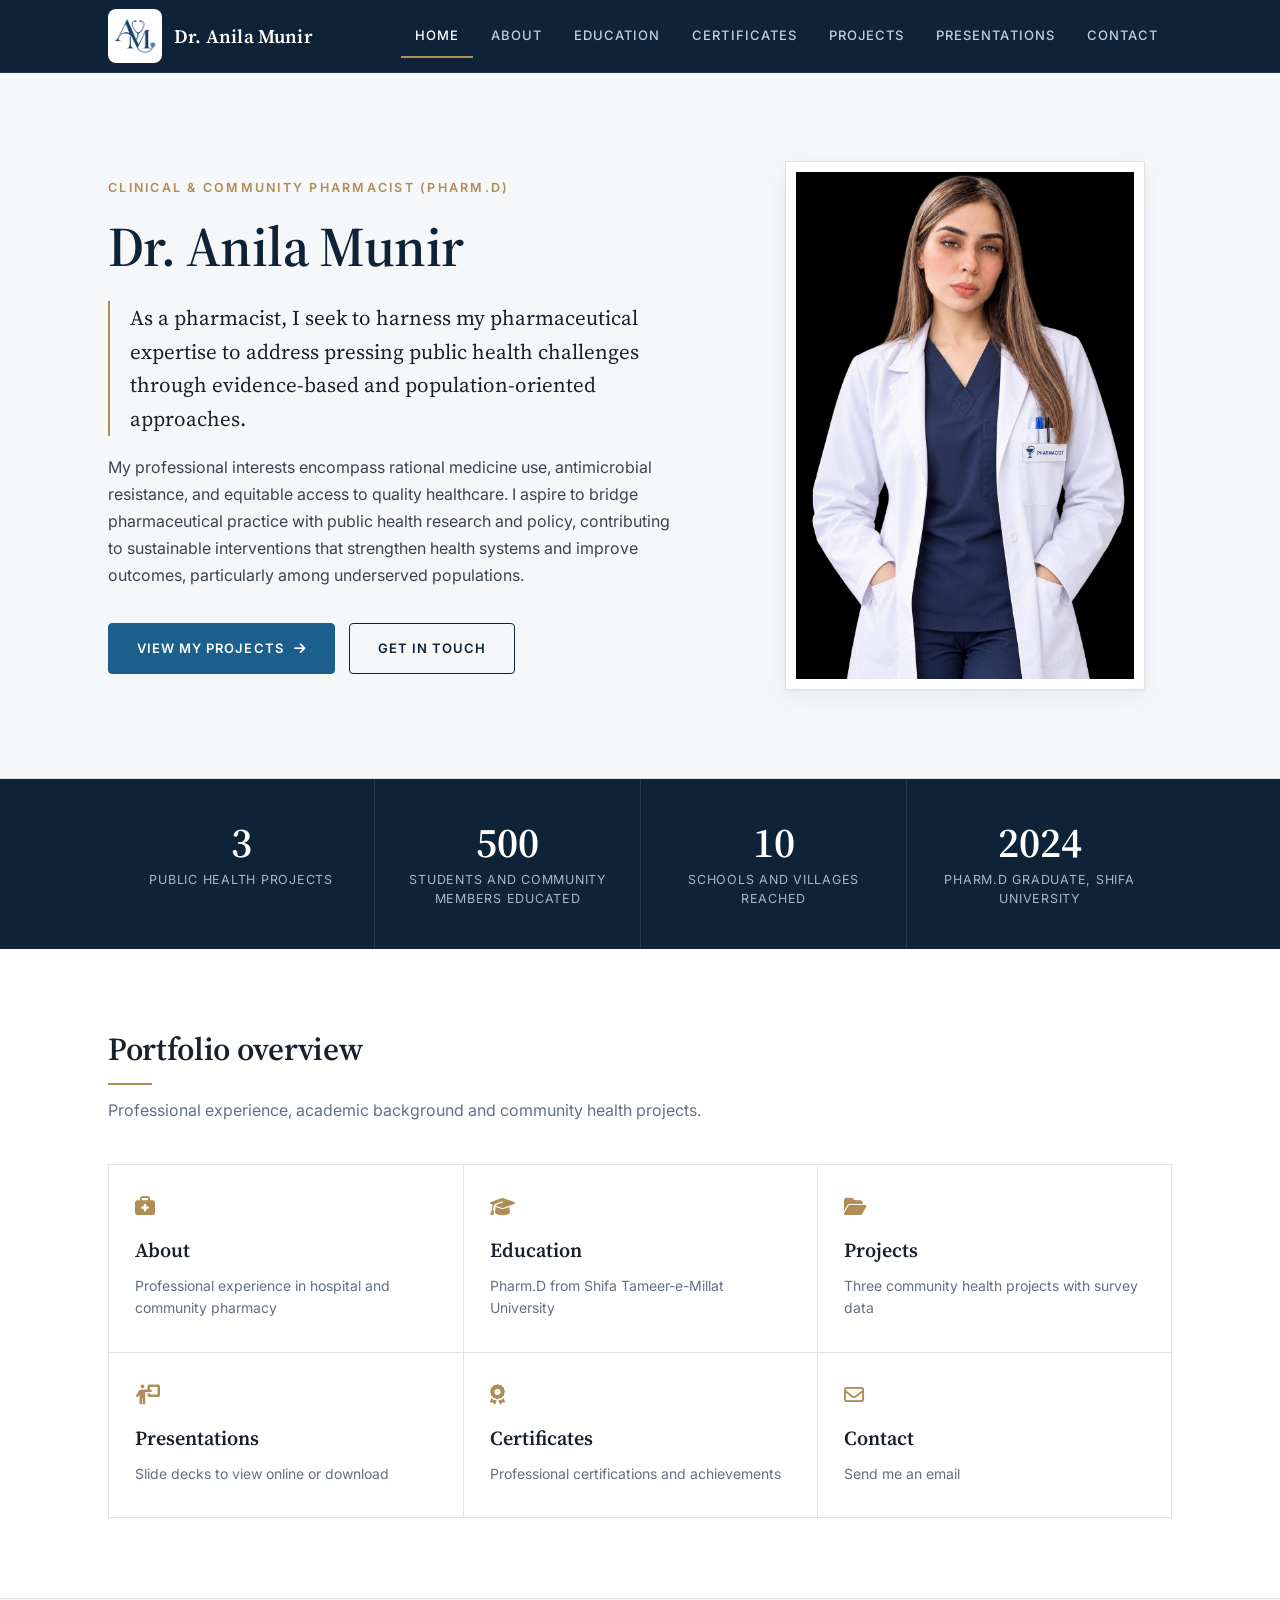
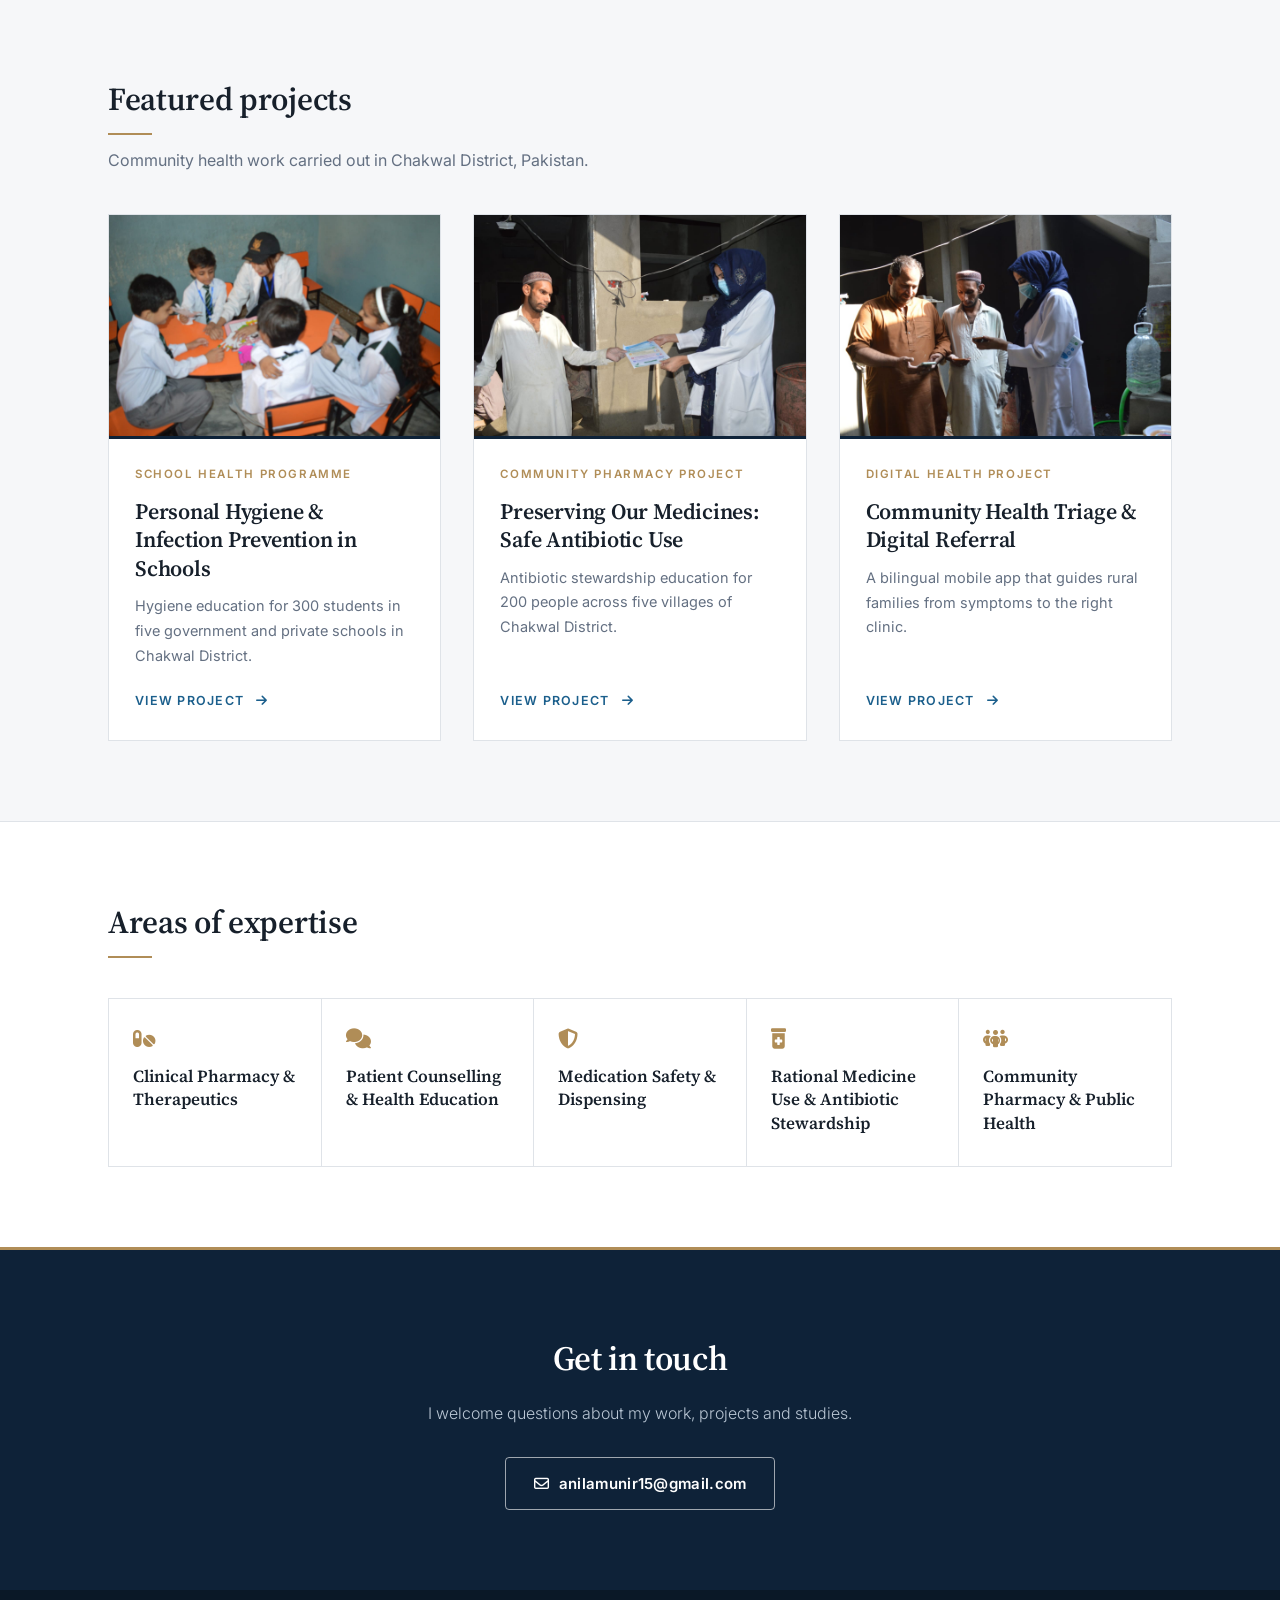
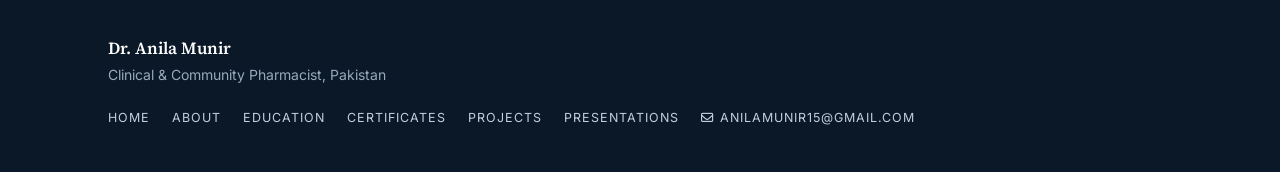
==== commit 381753af: "Add certificates page" ====
--- a/index.html
+++ b/index.html
@@ -4,6 +4,20 @@
     <meta charset="UTF-8">
     <meta name="viewport" content="width=device-width, initial-scale=1.0">
     <title>Dr. Anila Munir - Pharmacist Portfolio</title>
+    <meta name="description" content="Portfolio of Dr. Anila Munir, Clinical & Community Pharmacist (Pharm.D): public health projects, education and certificates.">
+    <meta name="theme-color" content="#0e2238">
+    <link rel="icon" href="favicon.ico" sizes="any">
+    <link rel="icon" type="image/png" sizes="32x32" href="favicon-32.png">
+    <link rel="apple-touch-icon" href="apple-touch-icon.png">
+    <meta property="og:type" content="website">
+    <meta property="og:site_name" content="Dr. Anila Munir">
+    <meta property="og:title" content="Dr. Anila Munir - Pharmacist Portfolio">
+    <meta property="og:description" content="Portfolio of Dr. Anila Munir, Clinical & Community Pharmacist (Pharm.D): public health projects, education and certificates.">
+    <meta property="og:image" content="https://YOUR-USERNAME.github.io/YOUR-REPO/og-image.png">
+    <meta property="og:image:width" content="1200">
+    <meta property="og:image:height" content="630">
+    <meta name="twitter:card" content="summary_large_image">
+    <meta name="twitter:image" content="https://YOUR-USERNAME.github.io/YOUR-REPO/og-image.png">
     <link rel="stylesheet" href="style.css">
     <link href="https://fonts.googleapis.com/css2?family=Inter:wght@300;400;500;600&family=Source+Serif+4:wght@400;500;600&display=swap" rel="stylesheet">
     <link rel="stylesheet" href="https://cdnjs.cloudflare.com/ajax/libs/font-awesome/6.4.0/css/all.min.css">
@@ -13,7 +27,7 @@
     <header class="site-header">
         <div class="nav-inner">
             <a class="brand" href="index.html" aria-label="Dr. Anila Munir - home">
-                <span class="brand-mark">A</span>
+                <img class="brand-logo" src="logo.svg" alt="" width="44" height="44">
                 <span class="brand-name">Dr. Anila Munir</span>
             </a>
             <button class="nav-toggle" type="button" aria-label="Open menu" aria-expanded="false"><i class="fa-solid fa-bars"></i></button>
@@ -23,6 +37,7 @@
                 <li><a href="education.html">Education</a></li>
                 <li><a href="certificates.html">Certificates</a></li>
                 <li><a href="projects.html">Projects</a></li>
+                <li><a href="presentations.html">Presentations</a></li>
                 <li><a href="index.html#contact">Contact</a></li>
             </ul>
         </div>
@@ -63,7 +78,9 @@
                 <div class="quick-grid">
                     <a class="quick" href="about.html"><i class="fa-solid fa-briefcase-medical"></i><strong>About</strong><span>Professional experience in hospital and community pharmacy</span></a>
                     <a class="quick" href="education.html"><i class="fa-solid fa-graduation-cap"></i><strong>Education</strong><span>Pharm.D from Shifa Tameer-e-Millat University</span></a>
-                    <a class="quick" href="projects.html"><i class="fa-solid fa-folder-open"></i><strong>Projects</strong><span>Presentations and survey data for three projects</span></a>
+                    <a class="quick" href="projects.html"><i class="fa-solid fa-folder-open"></i><strong>Projects</strong><span>Three community health projects with survey data</span></a>
+                    <a class="quick" href="presentations.html"><i class="fa-solid fa-person-chalkboard"></i><strong>Presentations</strong><span>Slide decks to view online or download</span></a>
+                    <a class="quick" href="certificates.html"><i class="fa-solid fa-award"></i><strong>Certificates</strong><span>Professional certifications and achievements</span></a>
                     <a class="quick" href="#contact"><i class="fa-regular fa-envelope"></i><strong>Contact</strong><span>Send me an email</span></a>
                 </div>
             </div>
@@ -135,7 +152,7 @@
         <div class="container footer-inner">
             <div><strong>Dr. Anila Munir</strong><br>Clinical &amp; Community Pharmacist, Pakistan</div>
             <div>
-                <a href="index.html">Home</a><a href="about.html">About</a><a href="education.html">Education</a><a href="certificates.html">Certificates</a><a href="projects.html">Projects</a>
+                <a href="index.html">Home</a><a href="about.html">About</a><a href="education.html">Education</a><a href="certificates.html">Certificates</a><a href="projects.html">Projects</a><a href="presentations.html">Presentations</a>
                 <a href="mailto:anilamunir15@gmail.com"><i class="fa-regular fa-envelope"></i> anilamunir15@gmail.com</a>
             </div>
         </div>
--- a/style.css
+++ b/style.css
@@ -297,3 +297,39 @@
 .cert-body { padding: 22px 24px 26px; display: flex; flex-direction: column; gap: 8px; }
 .cert-body h3 { font-family: var(--font-heading); font-size: 20px; line-height: 1.35; margin: 0; }
 .cert-body p { margin: 0; color: var(--slate); font-size: 14.5px; }
+
+/* ===== Logo ===== */
+.brand-logo { width: 54px; height: 54px; display: block; flex: none; }
+.brand { gap: 12px; }
+
+/* ===== Overview grid (6 cards) ===== */
+.quick-grid { grid-template-columns: repeat(3, 1fr); }
+.quick:nth-child(3n+1) { border-left: 0; }
+.quick:nth-child(n+4) { border-top: 1px solid var(--line); }
+
+/* ===== Presentations ===== */
+.deck-grid { display: grid; grid-template-columns: repeat(auto-fill, minmax(300px, 1fr)); gap: 32px; }
+.deck-card { background: #fff; border: 1px solid var(--line); display: flex; flex-direction: column; transition: box-shadow 0.25s; }
+.deck-card:hover { box-shadow: var(--shadow); }
+.deck-thumb { display: block; background: var(--navy); }
+.deck-thumb img { display: block; width: 100%; aspect-ratio: 16 / 9; object-fit: cover; }
+.deck-body { padding: 24px 26px 28px; border-top: 3px solid var(--gold); display: flex; flex-direction: column; gap: 12px; flex: 1; }
+.deck-actions { display: flex; flex-wrap: wrap; gap: 10px; margin-top: auto; padding-top: 12px; }
+.btn-sm { padding: 10px 16px; font-size: 12.5px; }
+
+@media (max-width: 900px) {
+    .quick-grid { grid-template-columns: repeat(2, 1fr); }
+    .quick:nth-child(3n+1) { border-left: 1px solid var(--line); }
+    .quick:nth-child(odd) { border-left: 0; }
+    .quick:nth-child(n+3) { border-top: 1px solid var(--line); }
+}
+@media (max-width: 760px) {
+    .quick-grid { grid-template-columns: 1fr; }
+    .quick, .quick:nth-child(odd), .quick:nth-child(3n+1) { border-left: 0; }
+    .quick:nth-child(n+2) { border-top: 1px solid var(--line); }
+}
+
+/* ===== Footer links wrap on small screens ===== */
+.footer-inner > div { min-width: 0; max-width: 100%; }
+.footer-inner > div:last-child { display: flex; flex-wrap: wrap; gap: 8px 0; }
+.footer-inner > div:last-child a { overflow-wrap: anywhere; }
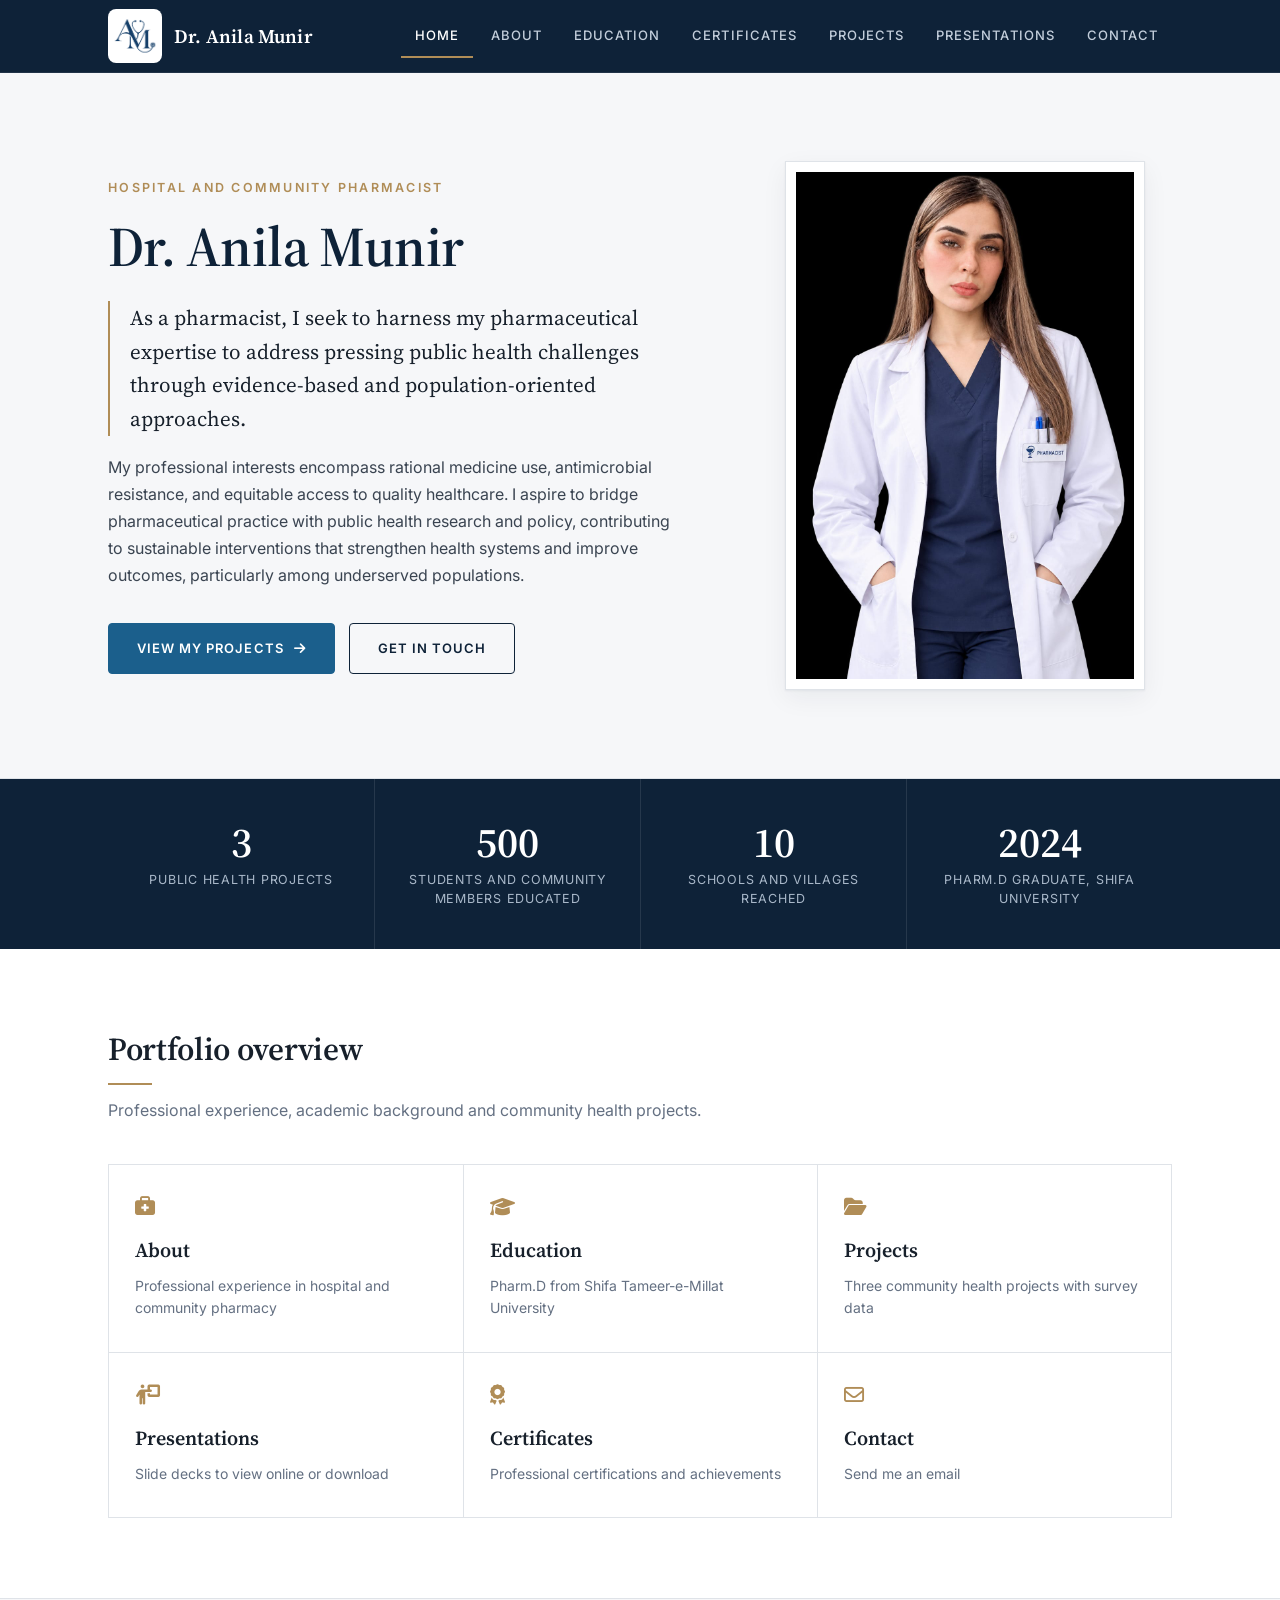
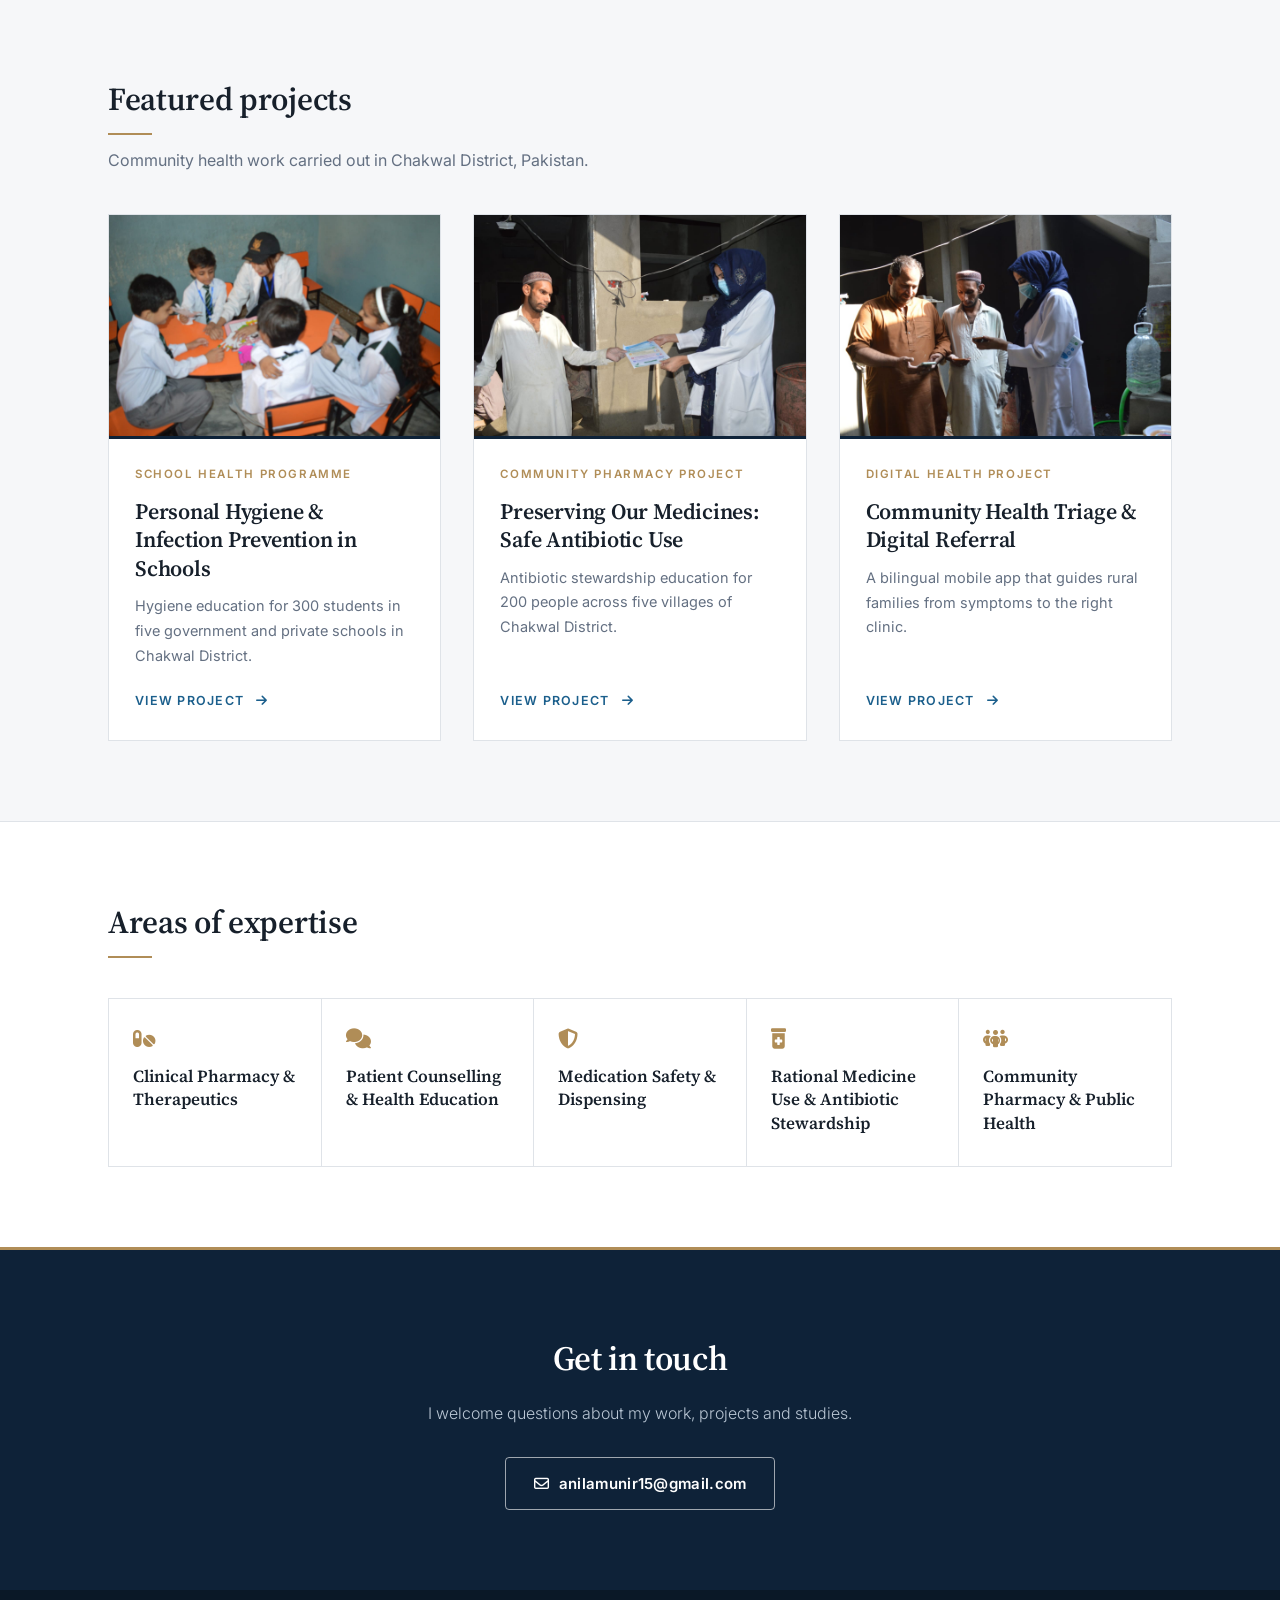
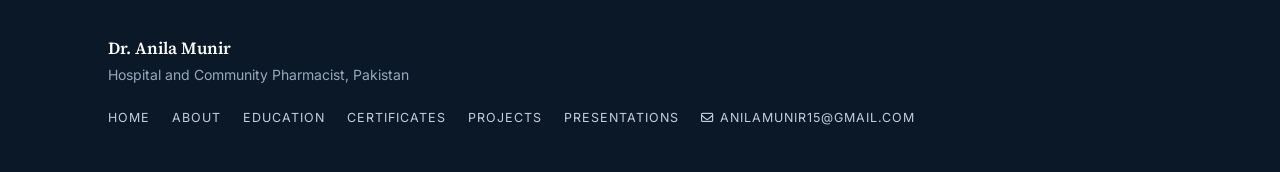
==== commit 9045097d: "Update portfolio files, slides, and certificates" ====
--- a/index.html
+++ b/index.html
@@ -4,7 +4,7 @@
     <meta charset="UTF-8">
     <meta name="viewport" content="width=device-width, initial-scale=1.0">
     <title>Dr. Anila Munir - Pharmacist Portfolio</title>
-    <meta name="description" content="Portfolio of Dr. Anila Munir, Clinical & Community Pharmacist (Pharm.D): public health projects, education and certificates.">
+    <meta name="description" content="Portfolio of Dr. Anila Munir, HOSPITAL & COMMUNITY PHARMACIST (Pharm.D): public health projects, education and certificates.">
     <meta name="theme-color" content="#0e2238">
     <link rel="icon" href="favicon.ico" sizes="any">
     <link rel="icon" type="image/png" sizes="32x32" href="favicon-32.png">
@@ -12,7 +12,7 @@
     <meta property="og:type" content="website">
     <meta property="og:site_name" content="Dr. Anila Munir">
     <meta property="og:title" content="Dr. Anila Munir - Pharmacist Portfolio">
-    <meta property="og:description" content="Portfolio of Dr. Anila Munir, Clinical & Community Pharmacist (Pharm.D): public health projects, education and certificates.">
+    <meta property="og:description" content="Portfolio of Dr. Anila Munir, HOSPITAL & COMMUNITY PHARMACIST (Pharm.D): public health projects, education and certificates.">
     <meta property="og:image" content="https://YOUR-USERNAME.github.io/YOUR-REPO/og-image.png">
     <meta property="og:image:width" content="1200">
     <meta property="og:image:height" content="630">
@@ -47,7 +47,7 @@
         <section class="home-hero">
             <div class="container home-hero-grid">
                 <div>
-                    <p class="role">Clinical &amp; Community Pharmacist (Pharm.D)</p>
+                    <p class="role">Hospital and Community Pharmacist</p>
                     <h1>Dr. Anila Munir</h1>
                     <p class="lead">As a pharmacist, I seek to harness my pharmaceutical expertise to address pressing public health challenges through evidence-based and population-oriented approaches.</p>
                     <p class="body">My professional interests encompass rational medicine use, antimicrobial resistance, and equitable access to quality healthcare. I aspire to bridge pharmaceutical practice with public health research and policy, contributing to sustainable interventions that strengthen health systems and improve outcomes, particularly among underserved populations.</p>
@@ -150,7 +150,7 @@
 
     <footer class="site-footer">
         <div class="container footer-inner">
-            <div><strong>Dr. Anila Munir</strong><br>Clinical &amp; Community Pharmacist, Pakistan</div>
+            <div><strong>Dr. Anila Munir</strong><br>Hospital and Community Pharmacist, Pakistan</div>
             <div>
                 <a href="index.html">Home</a><a href="about.html">About</a><a href="education.html">Education</a><a href="certificates.html">Certificates</a><a href="projects.html">Projects</a><a href="presentations.html">Presentations</a>
                 <a href="mailto:anilamunir15@gmail.com"><i class="fa-regular fa-envelope"></i> anilamunir15@gmail.com</a>
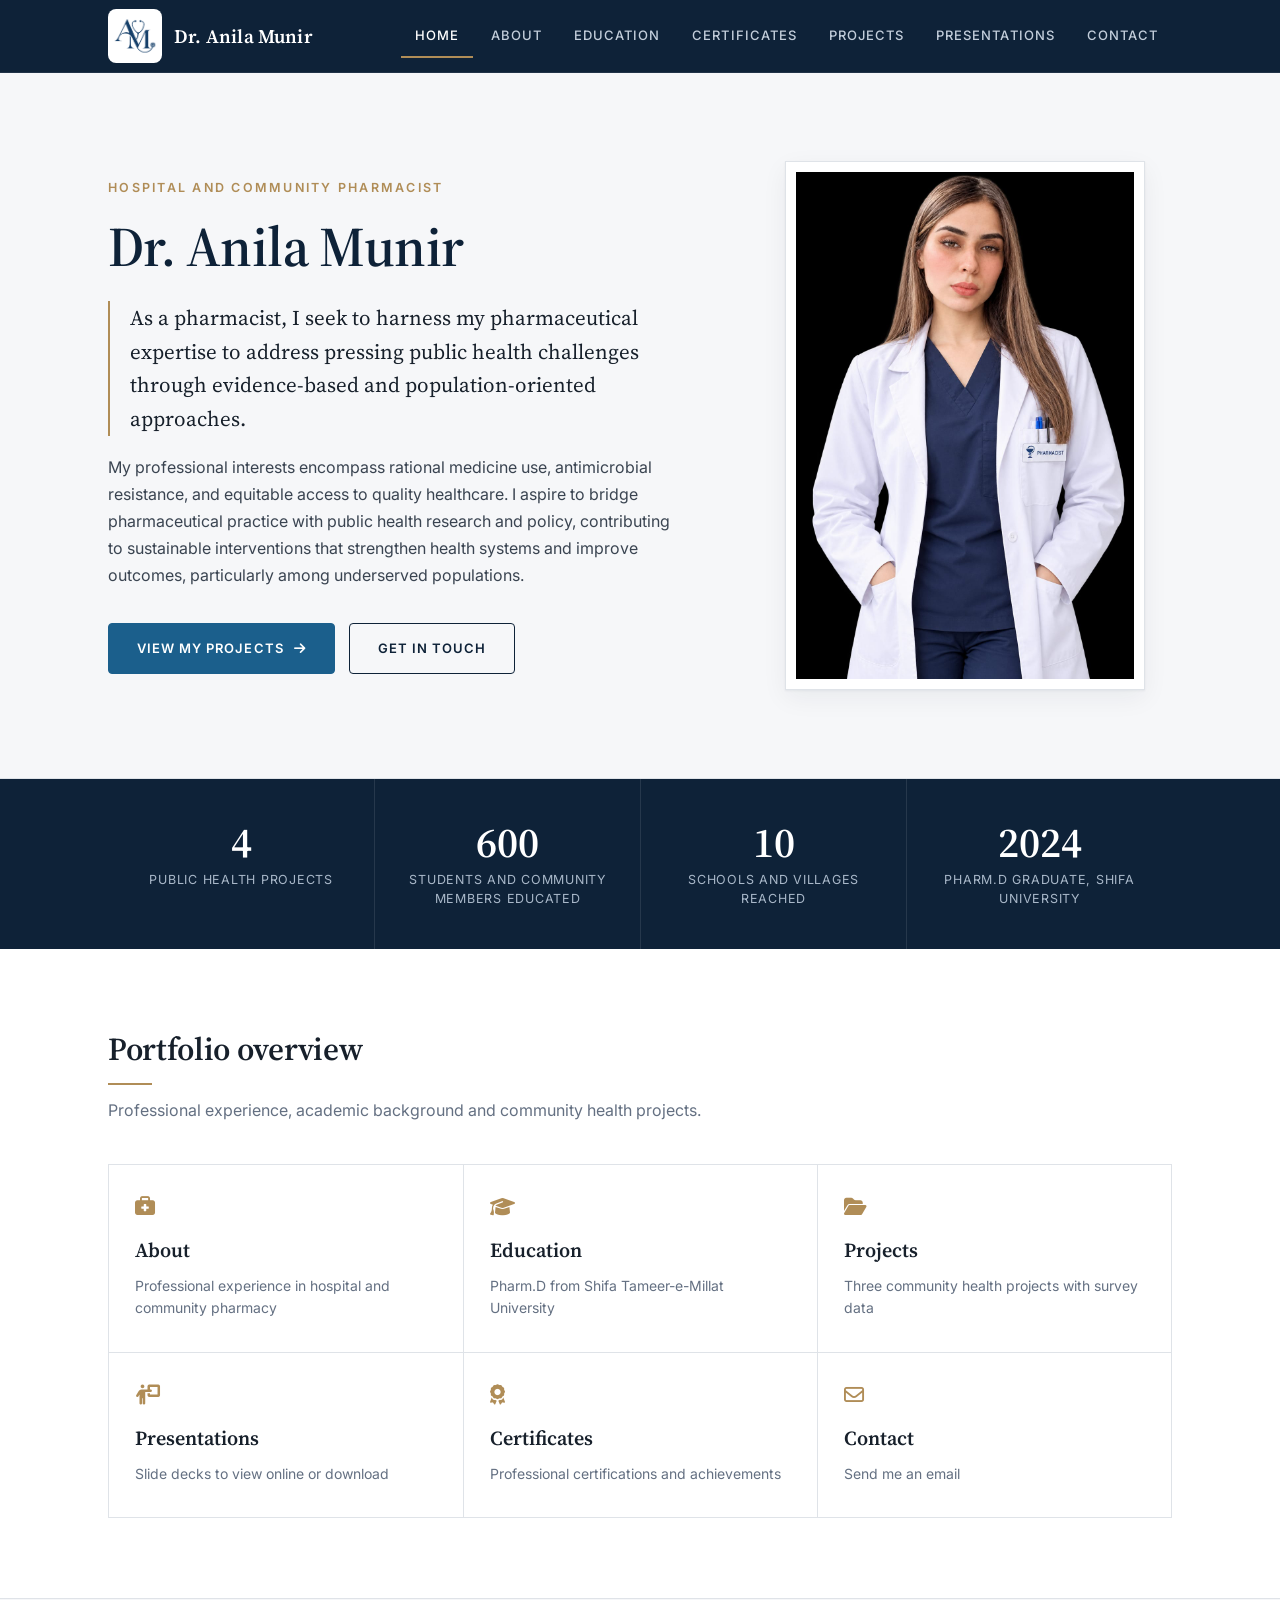
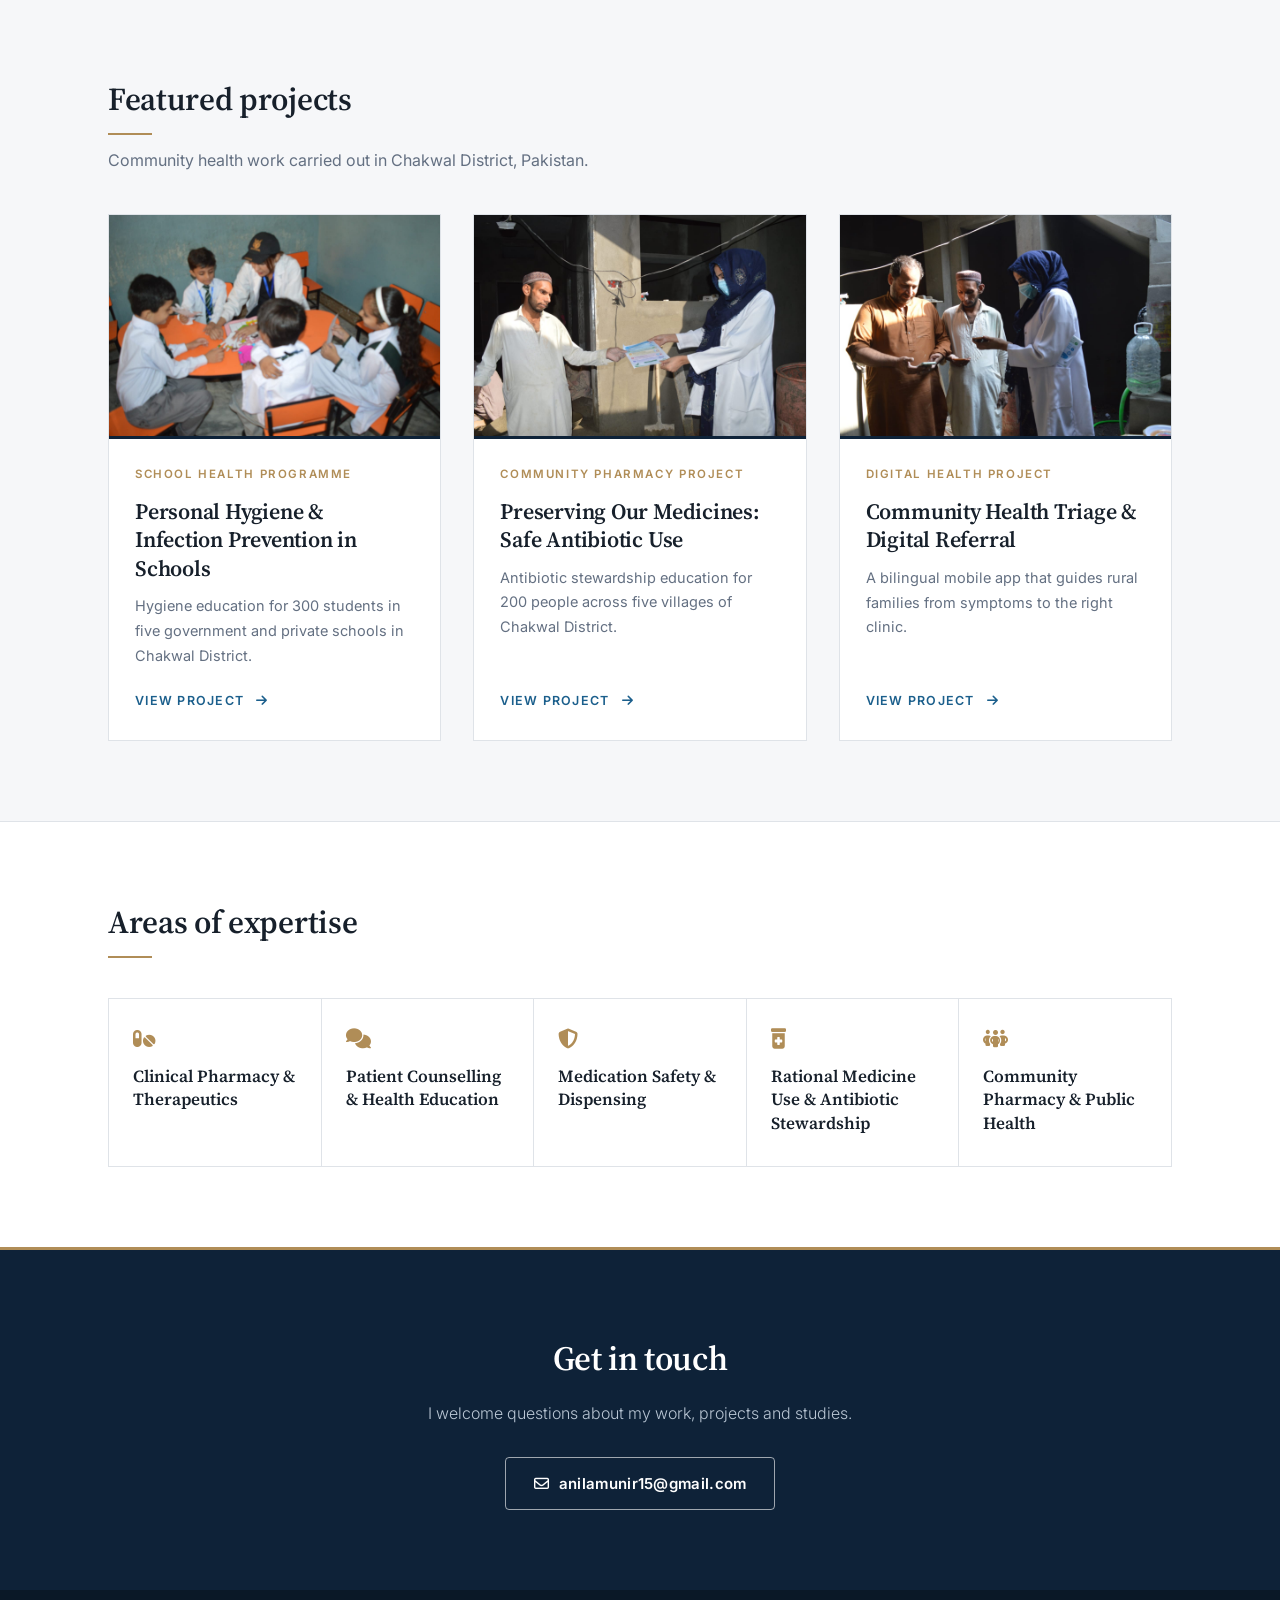
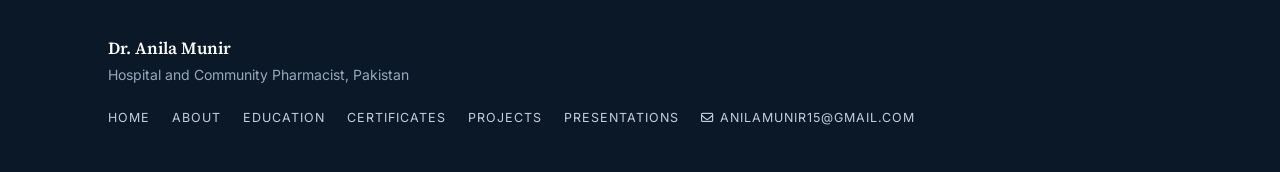
==== commit 673478e6: "Initial commit" ====
--- a/index.html
+++ b/index.html
@@ -62,8 +62,8 @@
 
         <section class="stats" aria-label="Portfolio at a glance">
             <div class="container stats-grid">
-                <div class="stat"><strong>3</strong><span>Public health projects</span></div>
-                <div class="stat"><strong>500</strong><span>Students and community members educated</span></div>
+                <div class="stat"><strong>4</strong><span>Public health projects</span></div>
+                <div class="stat"><strong>600</strong><span>Students and community members educated</span></div>
                 <div class="stat"><strong>10</strong><span>Schools and villages reached</span></div>
                 <div class="stat"><strong>2024</strong><span>Pharm.D graduate, Shifa University</span></div>
             </div>
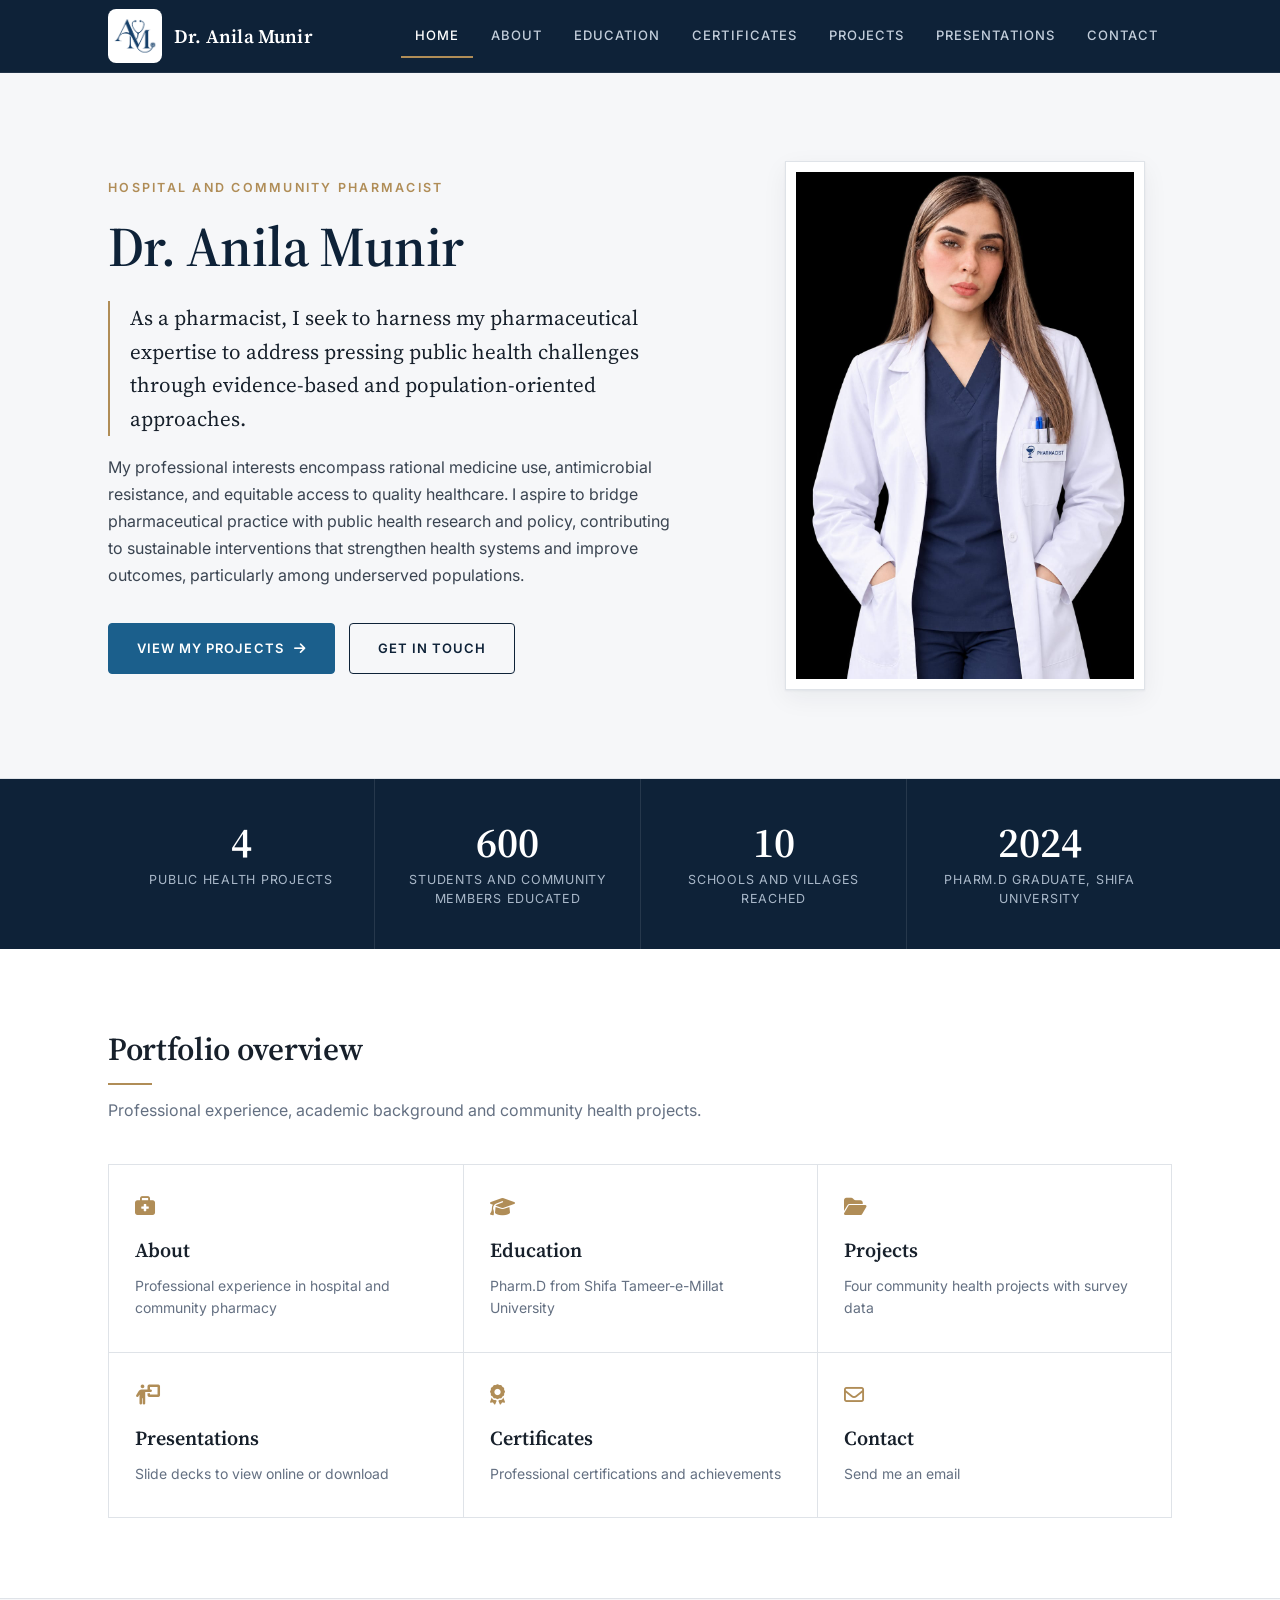
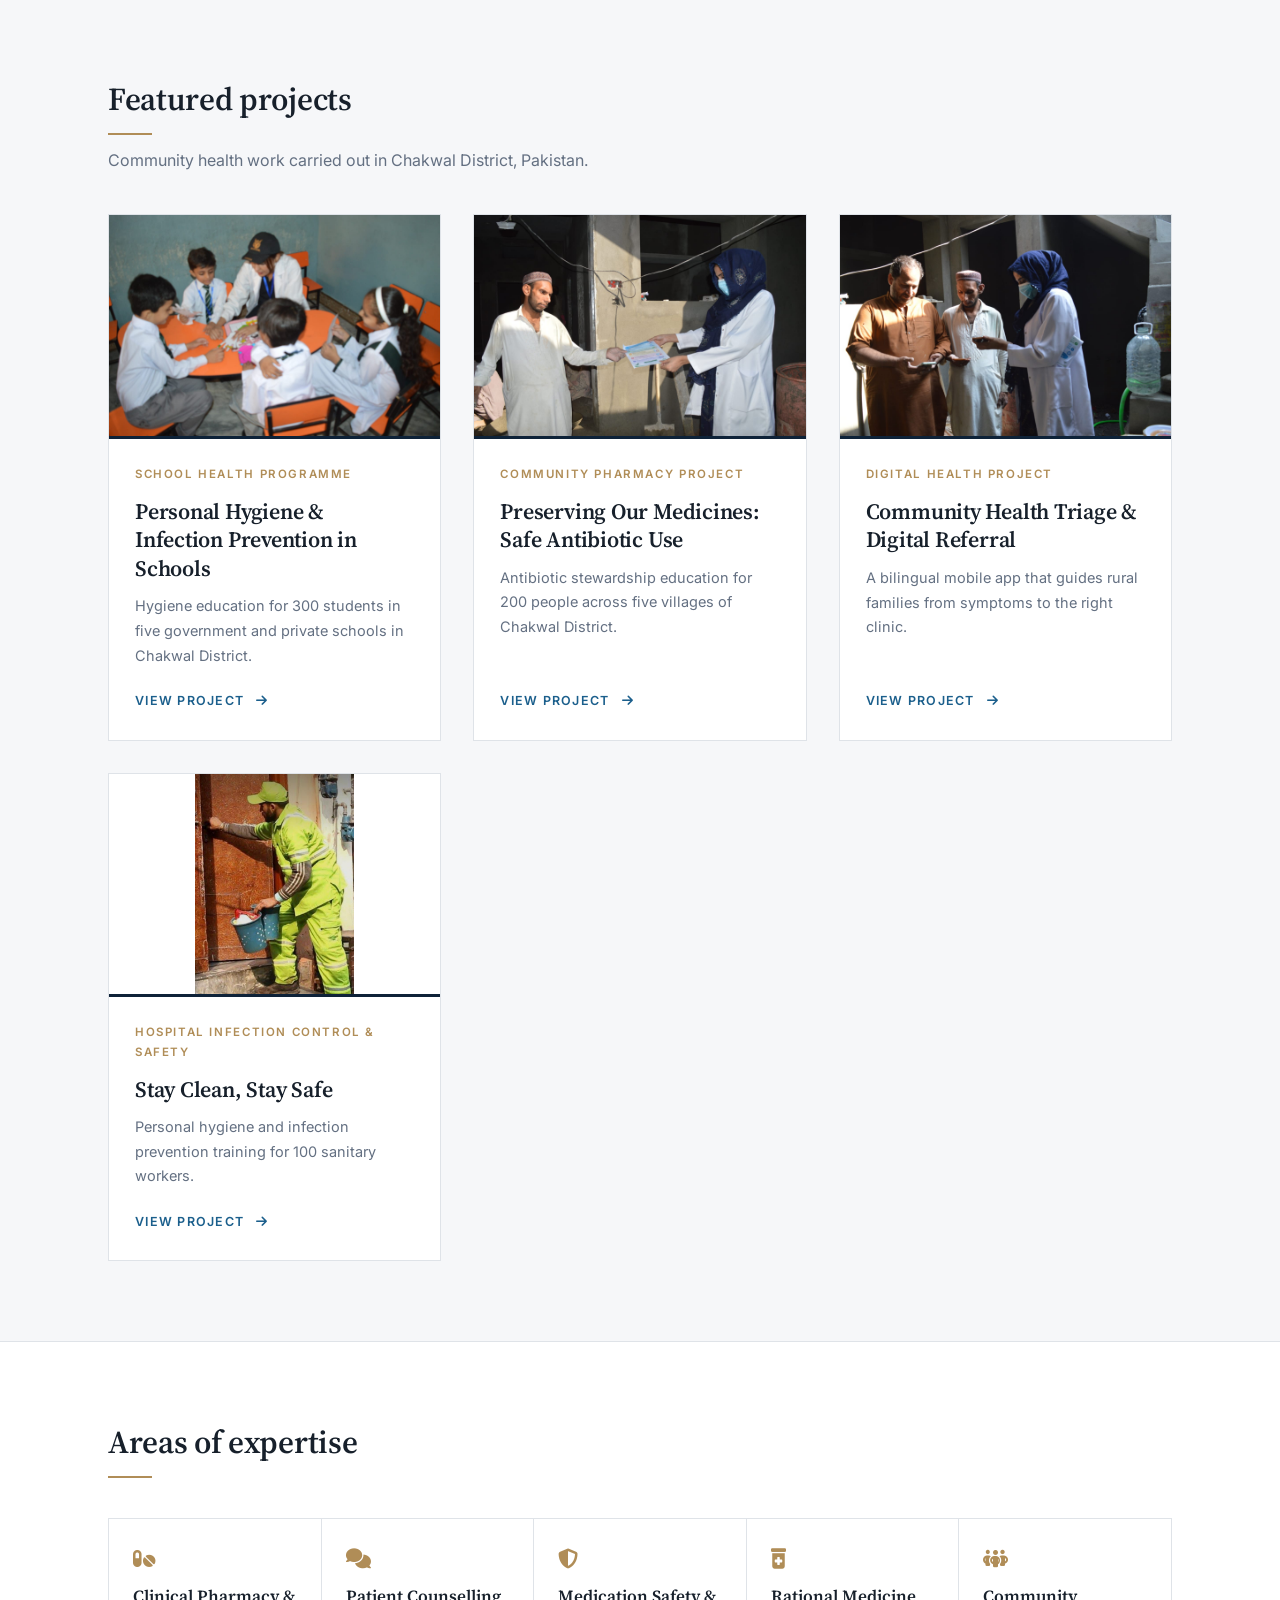
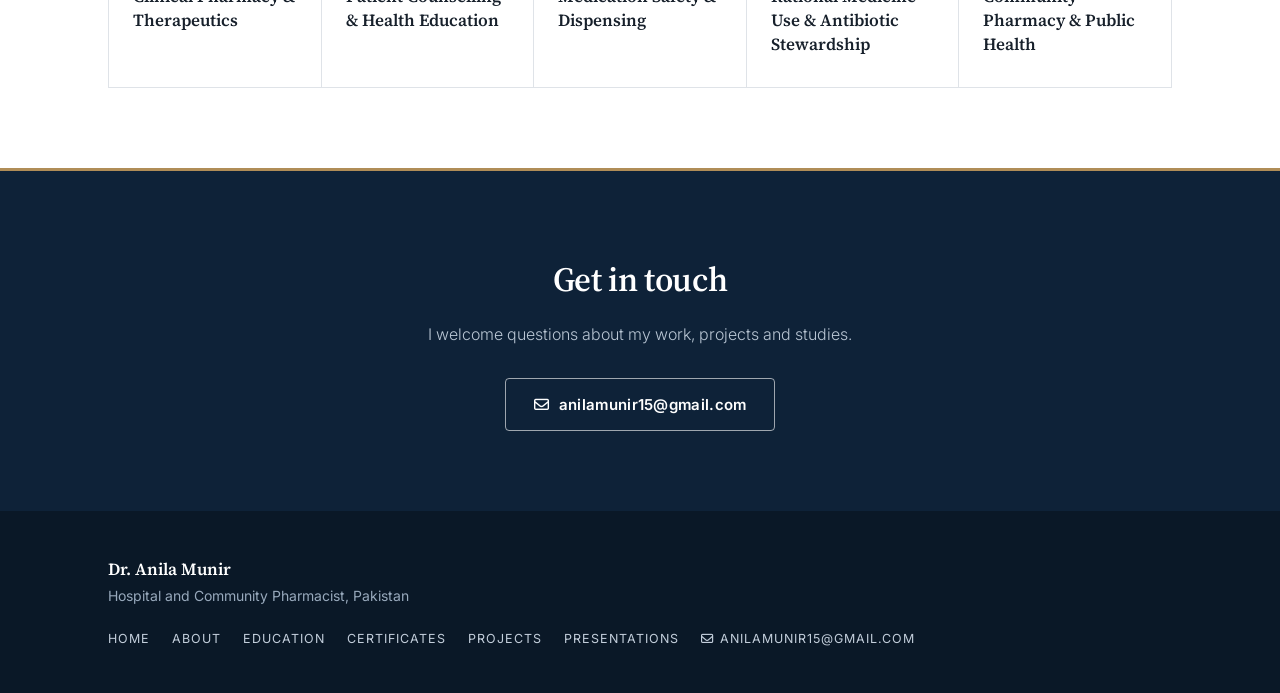
==== commit db079050: "Add fourth project, experience certificates, and View certificate buttons" ====
--- a/index.html
+++ b/index.html
@@ -78,7 +78,7 @@
                 <div class="quick-grid">
                     <a class="quick" href="about.html"><i class="fa-solid fa-briefcase-medical"></i><strong>About</strong><span>Professional experience in hospital and community pharmacy</span></a>
                     <a class="quick" href="education.html"><i class="fa-solid fa-graduation-cap"></i><strong>Education</strong><span>Pharm.D from Shifa Tameer-e-Millat University</span></a>
-                    <a class="quick" href="projects.html"><i class="fa-solid fa-folder-open"></i><strong>Projects</strong><span>Three community health projects with survey data</span></a>
+                    <a class="quick" href="projects.html"><i class="fa-solid fa-folder-open"></i><strong>Projects</strong><span>Four community health projects with survey data</span></a>
                     <a class="quick" href="presentations.html"><i class="fa-solid fa-person-chalkboard"></i><strong>Presentations</strong><span>Slide decks to view online or download</span></a>
                     <a class="quick" href="certificates.html"><i class="fa-solid fa-award"></i><strong>Certificates</strong><span>Professional certifications and achievements</span></a>
                     <a class="quick" href="#contact"><i class="fa-regular fa-envelope"></i><strong>Contact</strong><span>Send me an email</span></a>
@@ -117,6 +117,15 @@
                     <span class="project-tag">Digital health project</span>
                     <h3 class="project-name">Community Health Triage &amp; Digital Referral</h3>
                     <p class="project-desc">A bilingual mobile app that guides rural families from symptoms to the right clinic.</p>
+                    <span class="project-click">View project <i class="fa-solid fa-arrow-right"></i></span>
+                </div>
+            </a>
+            <a class="project-card" href="project-sanitary.html">
+                <img src="saintary.jpeg" alt="Stay Clean, Stay Safe" style="object-fit: contain; background: #fff;">
+                <div class="project-body">
+                    <span class="project-tag">Hospital Infection Control &amp; Safety</span>
+                    <h3 class="project-name">Stay Clean, Stay Safe</h3>
+                    <p class="project-desc">Personal hygiene and infection prevention training for 100 sanitary workers.</p>
                     <span class="project-click">View project <i class="fa-solid fa-arrow-right"></i></span>
                 </div>
             </a>
--- a/style.css
+++ b/style.css
@@ -333,3 +333,11 @@
 .footer-inner > div { min-width: 0; max-width: 100%; }
 .footer-inner > div:last-child { display: flex; flex-wrap: wrap; gap: 8px 0; }
 .footer-inner > div:last-child a { overflow-wrap: anywhere; }
+
+.exp-row.exp-single { grid-template-columns: 1fr; }
+.cert-link { display: inline-flex; align-items: center; gap: 10px; margin-top: 14px; padding: 12px 22px; background: var(--navy); color: #fff; border: 1px solid var(--navy); border-bottom: 3px solid var(--gold); border-radius: var(--radius); font-weight: 600; font-size: 13px; letter-spacing: 0.08em; text-transform: uppercase; text-decoration: none; box-shadow: 0 2px 8px rgba(14,34,56,0.18); transition: background 0.2s, transform 0.2s, box-shadow 0.2s; }
+.cert-link .fa-award { color: var(--gold); font-size: 16px; }
+.cert-link:hover { background: var(--accent); border-color: var(--accent); transform: translateY(-2px); box-shadow: 0 6px 16px rgba(14,34,56,0.25); }
+.cert-link .fa-arrow-right { transition: transform 0.2s; }
+.cert-link:hover .fa-arrow-right { transform: translateX(5px); }
+.cert-card:target { box-shadow: 0 0 0 3px var(--gold); }
